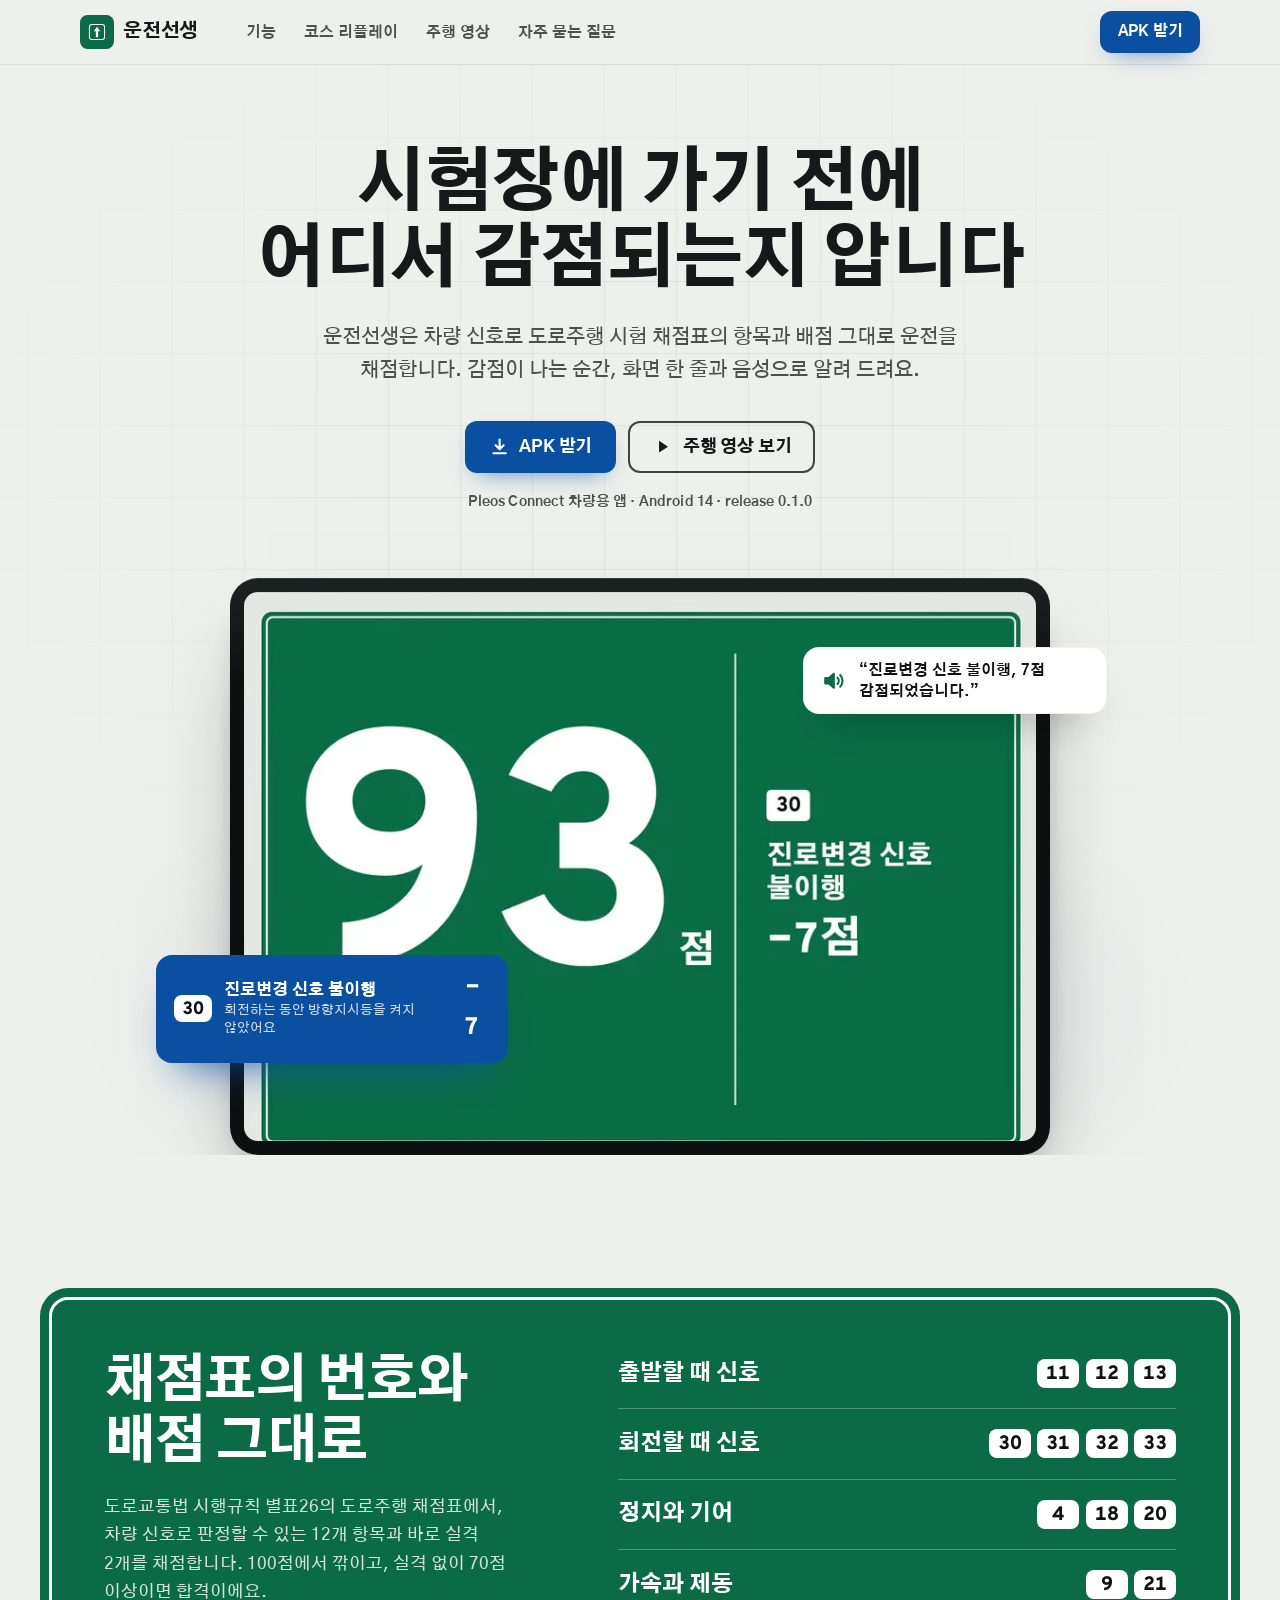
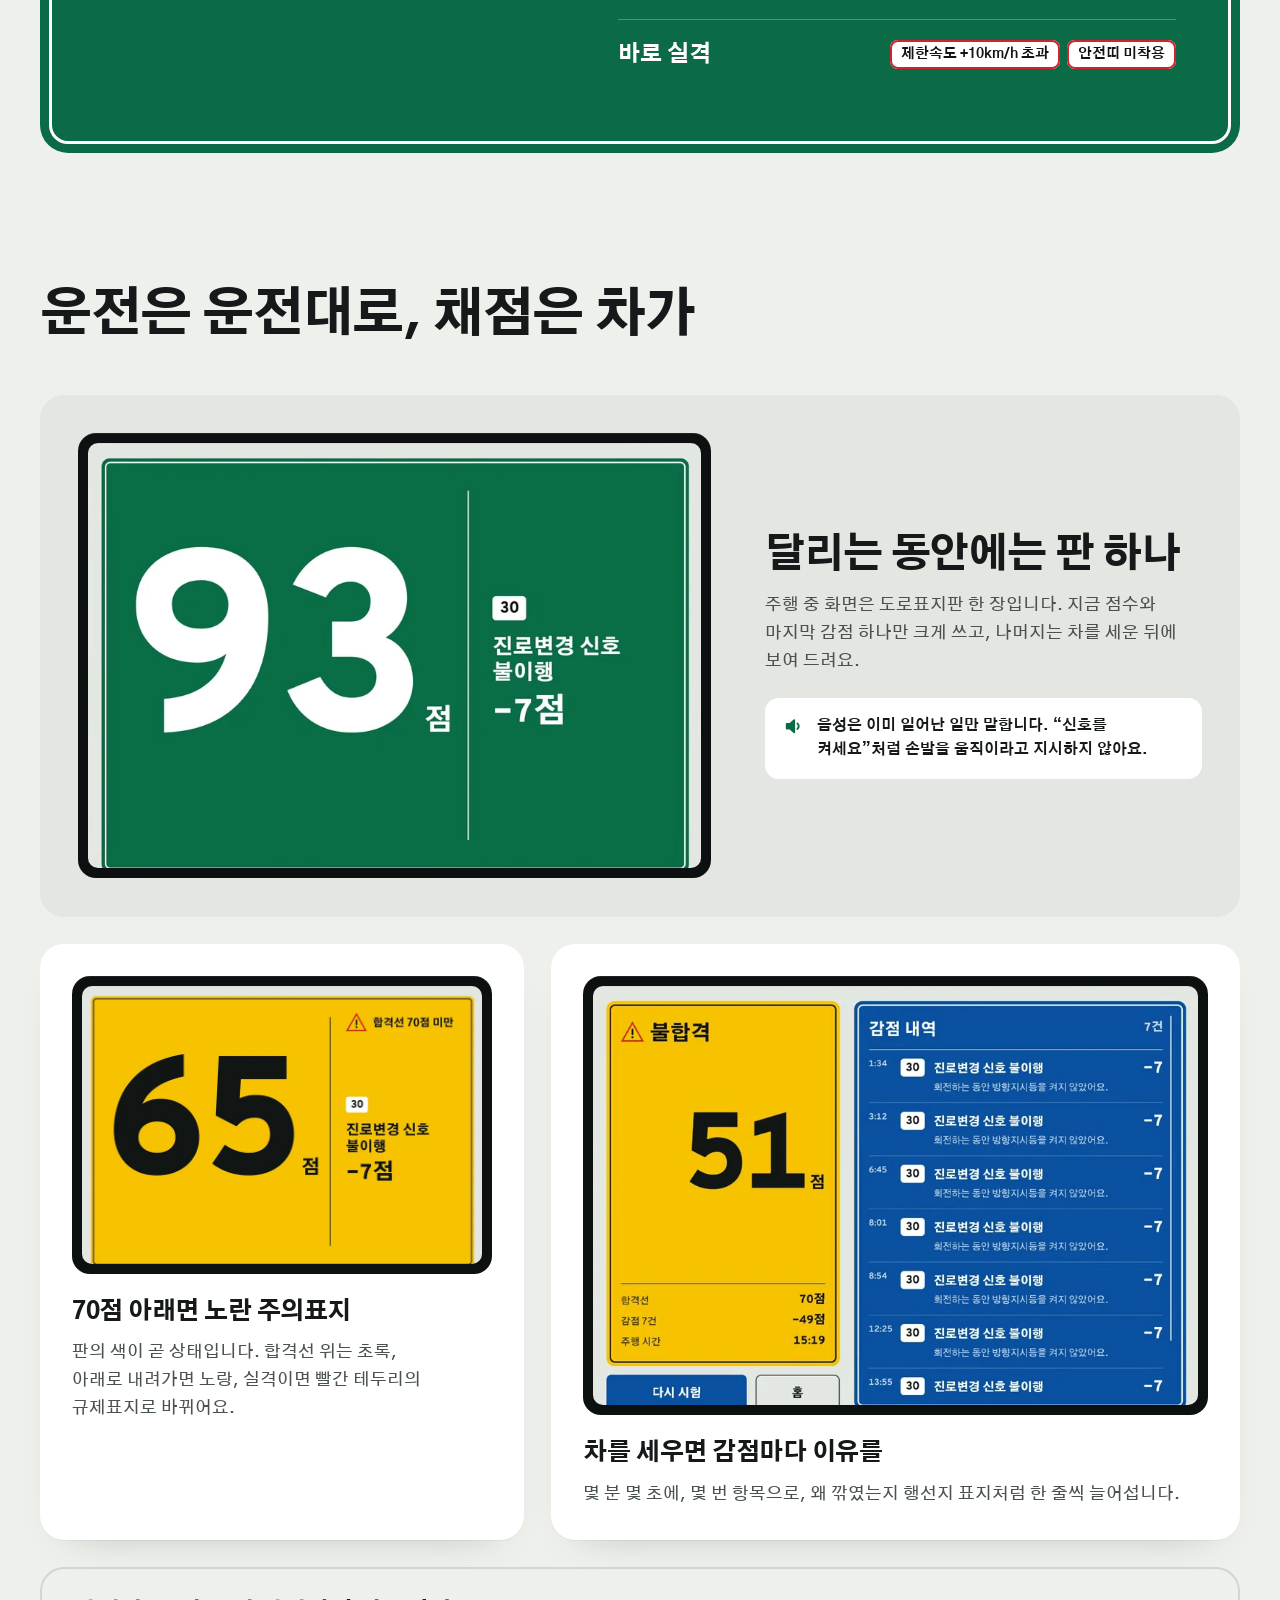
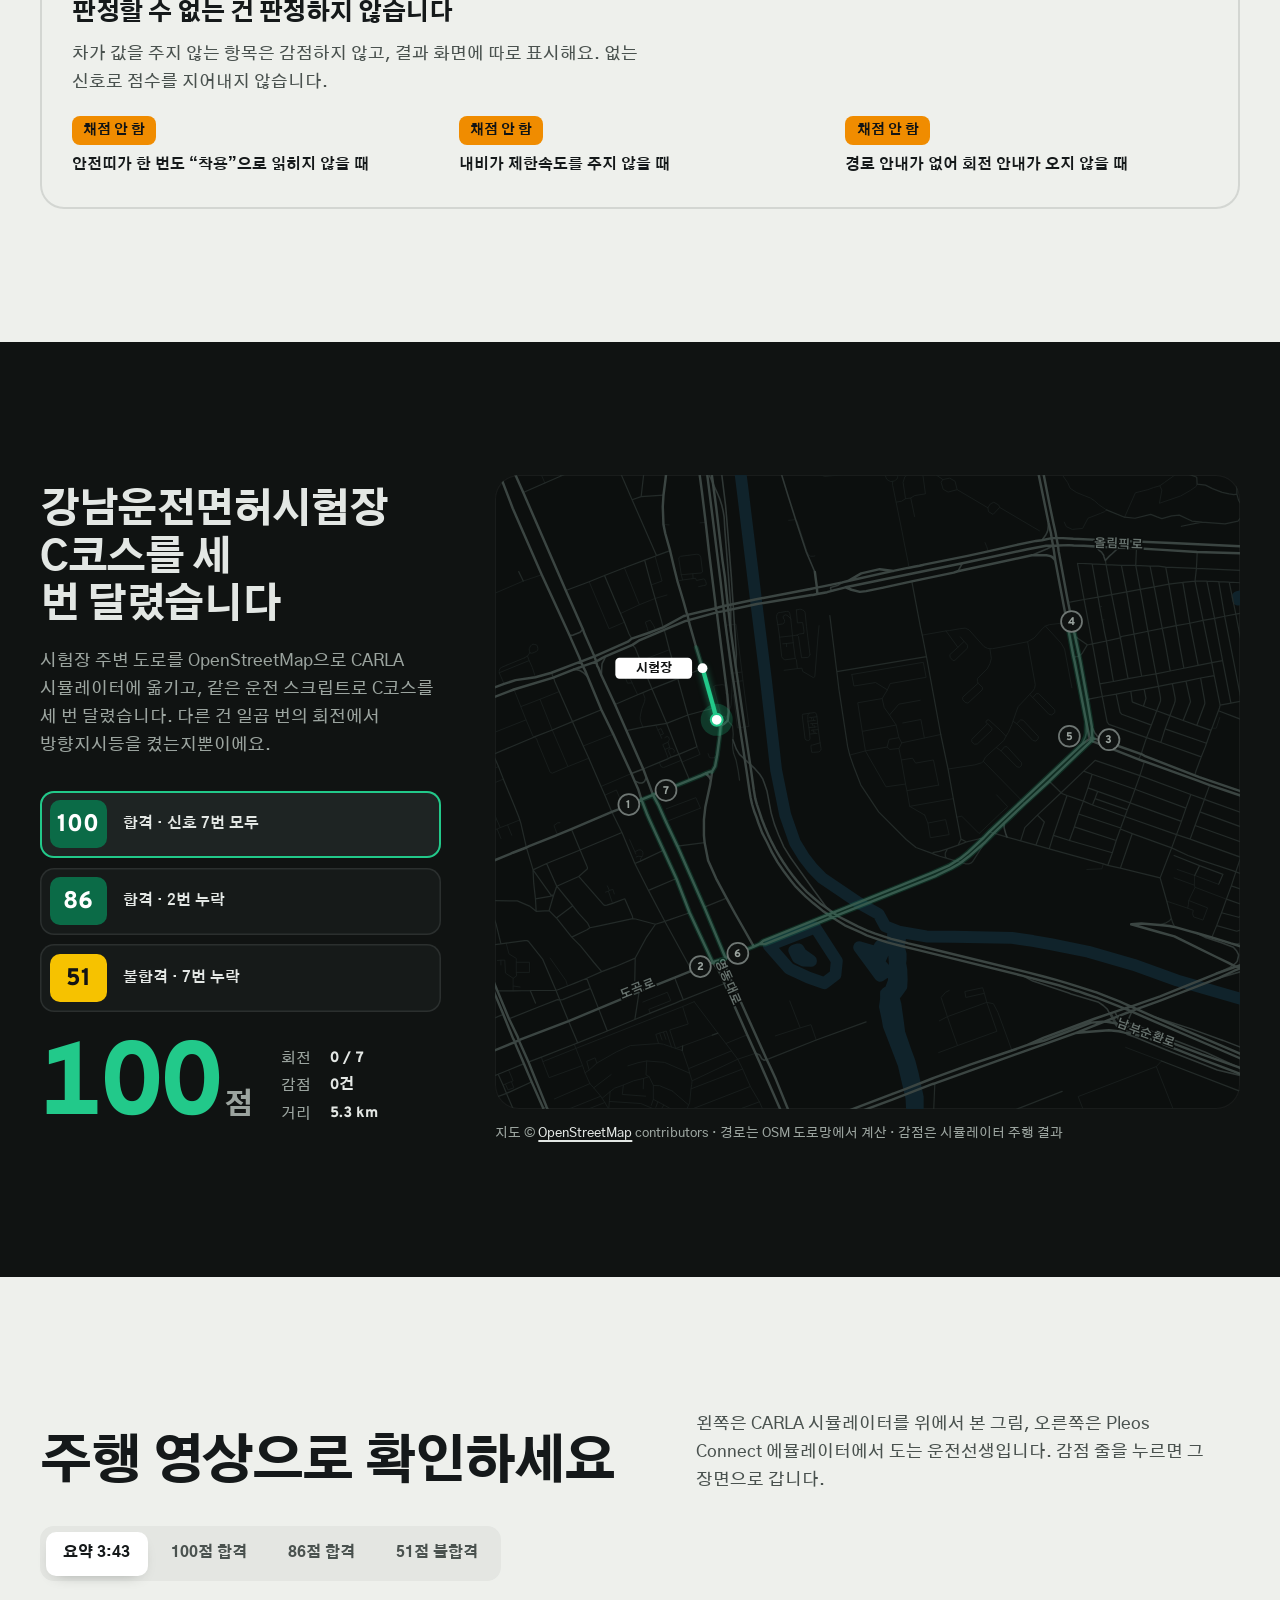
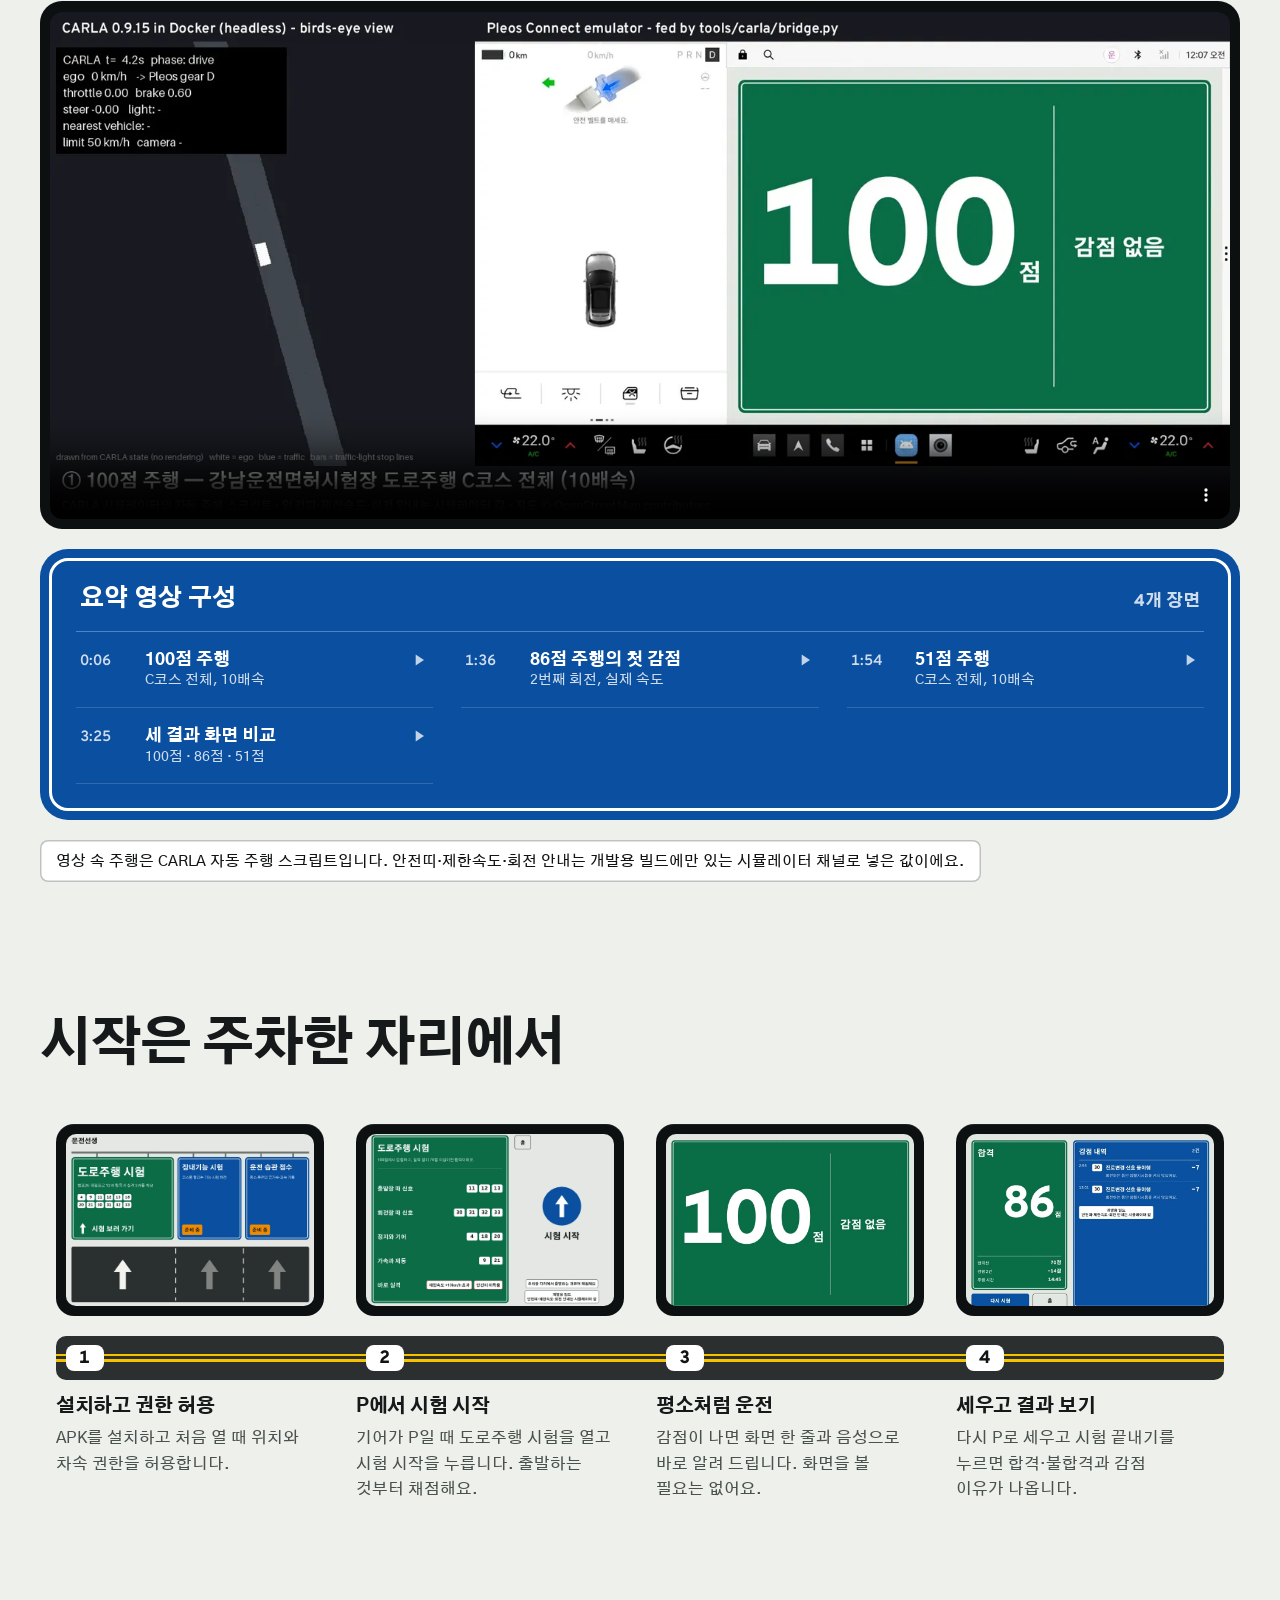
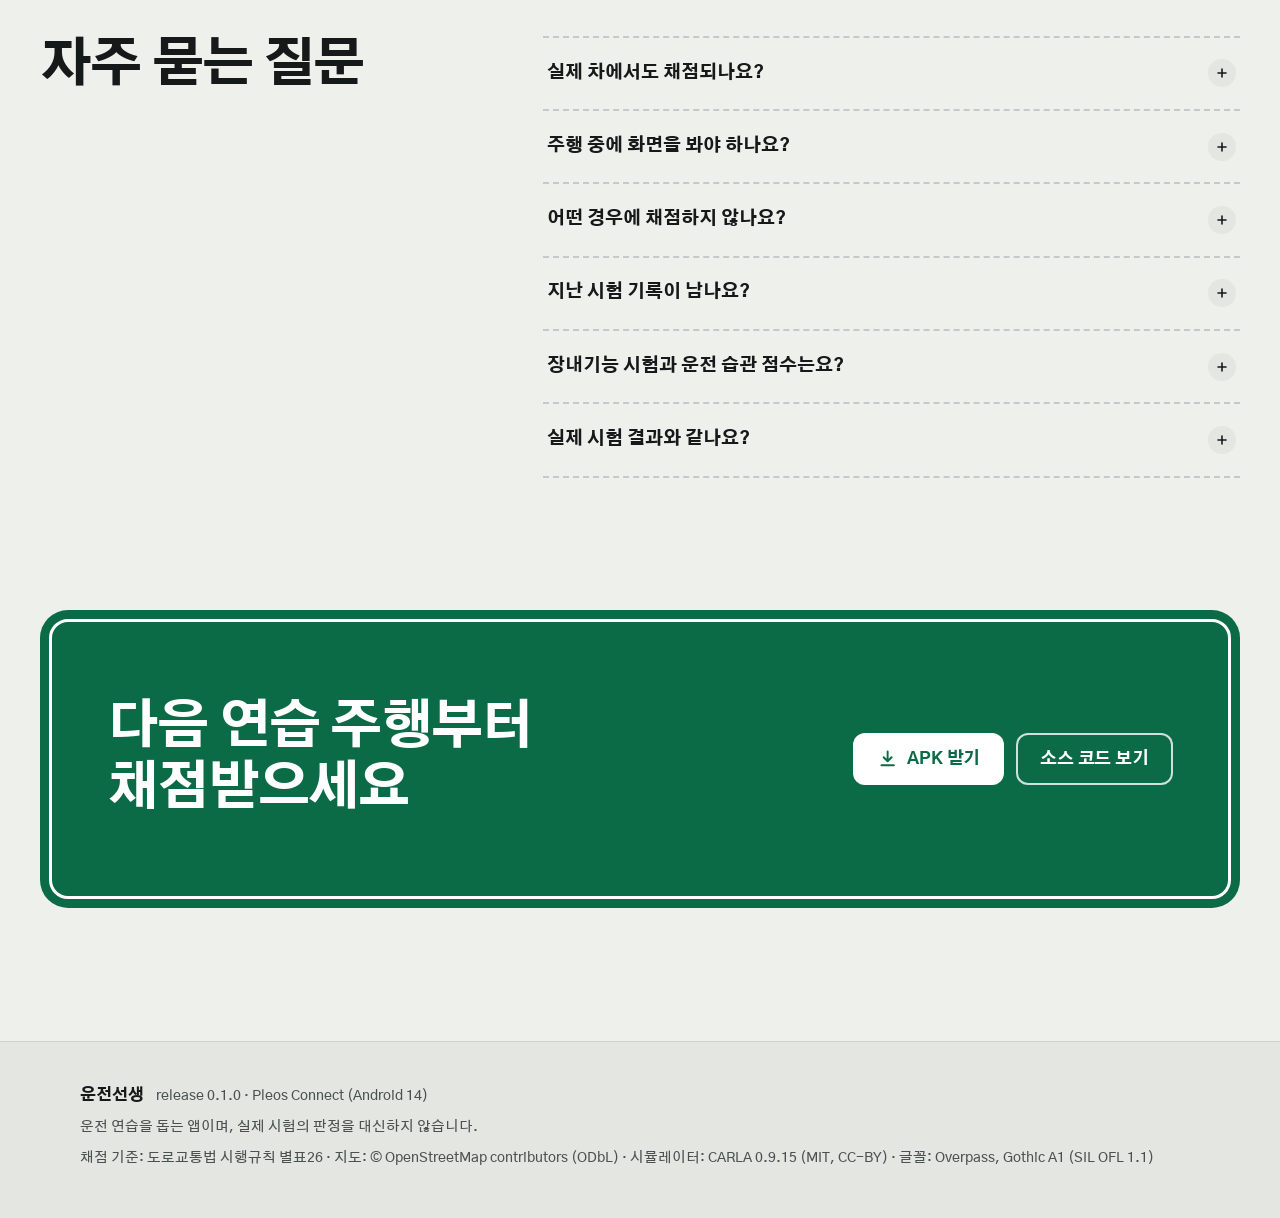
==== site/index.html @ 836365e2 "feat: add the customer landing page for GitHub Pages site/ holds the page: hero with the head unit r" ====
<!doctype html>
<html lang="ko">
<head>
  <meta charset="utf-8">
  <meta name="viewport" content="width=device-width, initial-scale=1">
  <title>운전선생 — 도로주행 시험 채점표 그대로 채점하는 차량용 앱</title>
  <meta name="description" content="운전선생은 차량 신호로 도로주행 시험 채점표(별표26)의 항목과 배점 그대로 운전을 채점하고, 감점이 나는 순간 화면 한 줄과 음성으로 알려 주는 Pleos Connect 앱입니다.">
  <meta property="og:title" content="운전선생 — 시험장에 가기 전에 어디서 감점되는지 압니다">
  <meta property="og:description" content="도로주행 시험 채점표 그대로, 차가 채점합니다. 강남운전면허시험장 C코스를 100점·86점·51점으로 달린 주행 영상.">
  <meta property="og:image" content="media/poster-86.webp">
  <meta name="theme-color" content="#E4E6E2">
  <link rel="icon" href="media/icon.svg" type="image/svg+xml">
  <link rel="preconnect" href="https://fonts.googleapis.com">
  <link rel="preconnect" href="https://fonts.gstatic.com" crossorigin>
  <link rel="stylesheet" href="https://fonts.googleapis.com/css2?family=Gothic+A1:wght@500;700;800&family=Overpass:wght@600;800&display=swap">
  <link rel="stylesheet" href="site.css">
  <link rel="preload" as="image" href="media/hero-poster.webp" fetchpriority="high">
  <script src="site.js" defer></script>
</head>
<body>
  <a class="skip" href="#main">본문으로 건너뛰기</a>

  <header class="bar">
    <nav class="bar__inner" aria-label="주 메뉴">
      <a class="brand" href="#top" aria-label="운전선생 처음으로">
        <svg class="brand__icon" viewBox="0 0 108 108" aria-hidden="true"><rect width="108" height="108" rx="24" fill="#0B6B47"/><path fill="none" stroke="#fff" stroke-width="3.2" d="M38 30h32a8 8 0 0 1 8 8v32a8 8 0 0 1-8 8H38a8 8 0 0 1-8-8V38a8 8 0 0 1 8-8z"/><path fill="#fff" d="M54 37l10.2 14.3h-6.6V71h-7.2V51.3h-6.6z"/></svg>
        <span>운전선생</span>
      </a>
      <ul class="bar__links">
        <li><a href="#features">기능</a></li>
        <li><a href="#replay">코스 리플레이</a></li>
        <li><a href="#videos">주행 영상</a></li>
        <li><a href="#faq">자주 묻는 질문</a></li>
      </ul>
      <a class="btn btn--route btn--small" href="media/driveteacher-0.1.0-release.apk" download>APK 받기</a>
    </nav>
  </header>

  <main id="main">
    <section class="hero" id="top" aria-labelledby="hero-title">
      <div class="hero__copy">
        <h1 id="hero-title">시험장에 가기 전에<br>어디서 감점되는지 압니다</h1>
        <p class="hero__lede">운전선생은 차량 신호로 도로주행 시험 채점표의 항목과 배점 그대로 운전을 채점합니다. 감점이 나는 순간, 화면 한 줄과 음성으로 알려 드려요.</p>
        <div class="hero__actions">
          <a class="btn btn--route" href="media/driveteacher-0.1.0-release.apk" download>
            <svg class="btn__icon" viewBox="0 0 24 24" aria-hidden="true"><path d="M12 4v11m0 0l-4.5-4.5M12 15l4.5-4.5M5 19.5h14"/></svg>
            APK 받기
          </a>
          <a class="btn btn--ground" href="#videos">
            <svg class="btn__icon" viewBox="0 0 24 24" aria-hidden="true"><path d="M8 5.5v13l10-6.5z"/></svg>
            주행 영상 보기
          </a>
        </div>
        <p class="hero__meta">Pleos Connect 차량용 앱 · Android 14 · release 0.1.0</p>
      </div>

      <div class="stage" aria-label="주행 중 감점 화면 시연">
        <div class="unit">
          <div class="unit__screen">
            <video class="unit__video" src="media/hero-loop.mp4" poster="media/hero-poster.webp" width="836" height="580" muted loop playsinline preload="auto" aria-label="주행 중 100점에서 진로변경 신호 불이행으로 7점 감점되어 93점이 되는 앱 화면"></video>
          </div>
        </div>
        <div class="float float--plate" aria-hidden="true">
          <span class="nplate">30</span>
          <span class="float__text"><strong>진로변경 신호 불이행</strong><span>회전하는 동안 방향지시등을 켜지 않았어요</span></span>
          <span class="float__cost">−7</span>
        </div>
        <div class="float float--voice" aria-hidden="true">
          <svg viewBox="0 0 24 24" class="float__icon"><path d="M4 9.5h3.5L12 5.5v13l-4.5-4H4z"/><path class="wave" d="M15.5 9a4.5 4.5 0 0 1 0 6M18 6.5a8 8 0 0 1 0 11"/></svg>
          <span>“진로변경 신호 불이행, 7점 감점되었습니다.”</span>
        </div>
      </div>
    </section>

    <section class="items" aria-labelledby="items-title">
      <div class="sign sign--guide items__sign">
        <div class="items__head">
          <h2 id="items-title">채점표의 번호와 배점 그대로</h2>
          <p>도로교통법 시행규칙 별표26의 도로주행 채점표에서, 차량 신호로 판정할 수 있는 12개 항목과 바로 실격 2개를 채점합니다. 100점에서 깎이고, 실격 없이 70점 이상이면 합격이에요.</p>
        </div>
        <dl class="items__rows">
          <div class="row"><dt>출발할 때 신호</dt><dd><span class="nplate">11</span><span class="nplate">12</span><span class="nplate">13</span></dd></div>
          <div class="row"><dt>회전할 때 신호</dt><dd><span class="nplate">30</span><span class="nplate">31</span><span class="nplate">32</span><span class="nplate">33</span></dd></div>
          <div class="row"><dt>정지와 기어</dt><dd><span class="nplate">4</span><span class="nplate">18</span><span class="nplate">20</span></dd></div>
          <div class="row"><dt>가속과 제동</dt><dd><span class="nplate">9</span><span class="nplate">21</span></dd></div>
          <div class="row"><dt>바로 실격</dt><dd><span class="plate plate--ring">제한속도 +10km/h 초과</span><span class="plate plate--ring">안전띠 미착용</span></dd></div>
        </dl>
      </div>
    </section>

    <section class="features" id="features" aria-labelledby="features-title">
      <h2 class="section-title" id="features-title">운전은 운전대로, 채점은 차가</h2>
      <div class="bento">
        <article class="feat feat--wide">
          <figure class="shot"><img src="media/screen-drive-penalty.webp" width="836" height="580" alt="주행 중 화면: 초록 판에 93점, 오른쪽에 30번 진로변경 신호 불이행 −7점" loading="lazy" decoding="async"></figure>
          <div class="feat__text">
            <h3>달리는 동안에는 판 하나</h3>
            <p>주행 중 화면은 도로표지판 한 장입니다. 지금 점수와 마지막 감점 하나만 크게 쓰고, 나머지는 차를 세운 뒤에 보여 드려요.</p>
            <p class="quote"><svg viewBox="0 0 24 24" aria-hidden="true"><path d="M4 9.5h3.5L12 5.5v13l-4.5-4H4z"/><path d="M15.5 9a4.5 4.5 0 0 1 0 6"/></svg>음성은 이미 일어난 일만 말합니다. “신호를 켜세요”처럼 손발을 움직이라고 지시하지 않아요.</p>
          </div>
        </article>
        <article class="feat">
          <figure class="shot"><img src="media/screen-drive-caution.webp" width="836" height="580" alt="주행 중 화면: 노란 주의표지에 65점과 합격선 70점 미만 표시" loading="lazy" decoding="async"></figure>
          <div class="feat__text">
            <h3>70점 아래면 노란 주의표지</h3>
            <p>판의 색이 곧 상태입니다. 합격선 위는 초록, 아래로 내려가면 노랑, 실격이면 빨간 테두리의 규제표지로 바뀌어요.</p>
          </div>
        </article>
        <article class="feat">
          <figure class="shot"><img src="media/screen-result-51.webp" width="836" height="580" alt="결과 화면: 51점 불합격과 감점 내역 7건, 각 줄에 시각, 항목 번호, 이유, 배점" loading="lazy" decoding="async"></figure>
          <div class="feat__text">
            <h3>차를 세우면 감점마다 이유를</h3>
            <p>몇 분 몇 초에, 몇 번 항목으로, 왜 깎였는지 행선지 표지처럼 한 줄씩 늘어섭니다.</p>
          </div>
        </article>
        <article class="feat feat--honest">
          <div class="feat__text">
            <h3>판정할 수 없는 건 판정하지 않습니다</h3>
            <p>차가 값을 주지 않는 항목은 감점하지 않고, 결과 화면에 따로 표시해요. 없는 신호로 점수를 지어내지 않습니다.</p>
            <ul class="untested">
              <li><span class="plate plate--work">채점 안 함</span>안전띠가 한 번도 “착용”으로 읽히지 않을 때</li>
              <li><span class="plate plate--work">채점 안 함</span>내비가 제한속도를 주지 않을 때</li>
              <li><span class="plate plate--work">채점 안 함</span>경로 안내가 없어 회전 안내가 오지 않을 때</li>
            </ul>
          </div>
        </article>
      </div>
    </section>

    <section class="replay" id="replay" aria-labelledby="replay-title">
      <div class="replay__inner">
        <div class="replay__side">
          <h2 id="replay-title">강남운전면허시험장 C코스를 세 번 달렸습니다</h2>
          <p>시험장 주변 도로를 OpenStreetMap으로 CARLA 시뮬레이터에 옮기고, 같은 운전 스크립트로 C코스를 세 번 달렸습니다. 다른 건 일곱 번의 회전에서 방향지시등을 켰는지뿐이에요.</p>
          <div class="runs" role="group" aria-label="주행 고르기">
            <button class="run run--pass" type="button" data-run="100" aria-pressed="true"><span class="run__score">100</span><span class="run__label">합격 · 신호 7번 모두</span></button>
            <button class="run run--pass" type="button" data-run="86" aria-pressed="false"><span class="run__score">86</span><span class="run__label">합격 · 2번 누락</span></button>
            <button class="run run--fail" type="button" data-run="51" aria-pressed="false"><span class="run__score">51</span><span class="run__label">불합격 · 7번 누락</span></button>
          </div>
          <div class="readout" aria-live="polite">
            <div class="readout__score"><span data-readout="score">100</span><small>점</small></div>
            <dl class="readout__facts">
              <div><dt>회전</dt><dd><span data-readout="turn">0</span> / 7</dd></div>
              <div><dt>감점</dt><dd><span data-readout="count">0</span>건</dd></div>
              <div><dt>거리</dt><dd>5.3 km</dd></div>
            </dl>
          </div>
        </div>
        <figure class="map">
          <svg class="map__svg" role="img" aria-labelledby="map-desc"><desc id="map-desc">강남운전면허시험장에서 출발해 영동대로, 도곡로, 백제고분로를 돌아오는 C코스 5.3km 경로와 일곱 번의 회전 지점</desc></svg>
          <figcaption>지도 © <a href="https://www.openstreetmap.org/copyright">OpenStreetMap</a> contributors · 경로는 OSM 도로망에서 계산 · 감점은 시뮬레이터 주행 결과</figcaption>
        </figure>
      </div>
    </section>

    <section class="videos" id="videos" aria-labelledby="videos-title">
      <div class="videos__head">
        <h2 class="section-title" id="videos-title">주행 영상으로 확인하세요</h2>
        <p>왼쪽은 CARLA 시뮬레이터를 위에서 본 그림, 오른쪽은 Pleos Connect 에뮬레이터에서 도는 운전선생입니다. 감점 줄을 누르면 그 장면으로 갑니다.</p>
      </div>
      <div class="tabs" role="tablist" aria-label="영상 고르기">
        <button role="tab" type="button" id="tab-summary" aria-selected="true" aria-controls="player" data-video="summary">요약 3:43</button>
        <button role="tab" type="button" id="tab-100" aria-selected="false" aria-controls="player" data-video="100" tabindex="-1">100점 합격</button>
        <button role="tab" type="button" id="tab-86" aria-selected="false" aria-controls="player" data-video="86" tabindex="-1">86점 합격</button>
        <button role="tab" type="button" id="tab-51" aria-selected="false" aria-controls="player" data-video="51" tabindex="-1">51점 불합격</button>
      </div>
      <div class="player" id="player" role="tabpanel" aria-labelledby="tab-summary">
        <div class="player__frame">
          <video class="player__video" controls playsinline preload="none" poster="media/poster-summary.webp" src="media/summary.mp4"></video>
        </div>
        <div class="sign sign--route penalties">
          <div class="penalties__head"><h3 data-list="title">요약 영상 구성</h3><span data-list="count">4개 장면</span></div>
          <ol class="penalties__rows" data-list="rows"></ol>
        </div>
      </div>
      <p class="plate plate--note">영상 속 주행은 CARLA 자동 주행 스크립트입니다. 안전띠·제한속도·회전 안내는 개발용 빌드에만 있는 시뮬레이터 채널로 넣은 값이에요.</p>
    </section>

    <section class="steps" id="start" aria-labelledby="steps-title">
      <h2 class="section-title" id="steps-title">시작은 주차한 자리에서</h2>
      <ol class="steps__road">
        <li class="step">
          <figure class="shot shot--small"><img src="media/screen-home.webp" width="1280" height="923" alt="운전선생 홈: 갠트리에 걸린 도로주행 시험 표지판" loading="lazy" decoding="async"></figure>
          <div class="step__road" aria-hidden="true"><span class="nplate">1</span></div>
          <h3>설치하고 권한 허용</h3>
          <p>APK를 설치하고 처음 열 때 위치와 차속 권한을 허용합니다.</p>
        </li>
        <li class="step">
          <figure class="shot shot--small"><img src="media/screen-start.webp" width="1280" height="923" alt="시작 화면: 채점 항목 목록과 시험 시작 버튼" loading="lazy" decoding="async"></figure>
          <div class="step__road" aria-hidden="true"><span class="nplate">2</span></div>
          <h3>P에서 시험 시작</h3>
          <p>기어가 P일 때 도로주행 시험을 열고 시험 시작을 누릅니다. 출발하는 것부터 채점해요.</p>
        </li>
        <li class="step">
          <figure class="shot shot--small"><img src="media/screen-drive-clean.webp" width="836" height="580" alt="주행 중 화면: 100점, 감점 없음" loading="lazy" decoding="async"></figure>
          <div class="step__road" aria-hidden="true"><span class="nplate">3</span></div>
          <h3>평소처럼 운전</h3>
          <p>감점이 나면 화면 한 줄과 음성으로 바로 알려 드립니다. 화면을 볼 필요는 없어요.</p>
        </li>
        <li class="step">
          <figure class="shot shot--small"><img src="media/screen-result-86.webp" width="836" height="580" alt="결과 화면: 86점 합격과 감점 내역 2건" loading="lazy" decoding="async"></figure>
          <div class="step__road" aria-hidden="true"><span class="nplate">4</span></div>
          <h3>세우고 결과 보기</h3>
          <p>다시 P로 세우고 시험 끝내기를 누르면 합격·불합격과 감점 이유가 나옵니다.</p>
        </li>
      </ol>
    </section>

    <section class="faq" id="faq" aria-labelledby="faq-title">
      <h2 class="section-title" id="faq-title">자주 묻는 질문</h2>
      <div class="faq__list">
        <details>
          <summary>실제 차에서도 채점되나요?</summary>
          <p>운전선생은 Pleos Connect 차량이 주는 신호(차속, 기어, 브레이크, 방향지시등, 안전띠, 내비 회전 안내)로 채점하도록 만들었습니다. 지금까지는 Pleos Connect 에뮬레이터와 CARLA 시뮬레이터에서 확인했어요.</p>
        </details>
        <details>
          <summary>주행 중에 화면을 봐야 하나요?</summary>
          <p>아니요. 감점은 화면과 음성 두 가지로 알려 드립니다. 음성은 내비 안내처럼 미디어 소리를 낮추고 말하고, 이미 일어난 일만 말해요.</p>
        </details>
        <details>
          <summary>어떤 경우에 채점하지 않나요?</summary>
          <p>차가 값을 주지 않는 항목은 감점하지 않습니다. 예를 들어 안전띠가 한 번도 착용으로 읽히지 않거나, 내비가 제한속도를 주지 않으면 그 항목을 끄고 결과 화면에 “채점하지 못한 항목”으로 표시해요.</p>
        </details>
        <details>
          <summary>지난 시험 기록이 남나요?</summary>
          <p>지금은 앱을 연 동안의 마지막 결과만 보여 드립니다. 기록 저장은 준비 중이에요.</p>
        </details>
        <details>
          <summary>장내기능 시험과 운전 습관 점수는요?</summary>
          <p>홈 화면에 있지만 아직 준비 중입니다. 지금 채점하는 것은 도로주행 시험이에요.</p>
        </details>
        <details>
          <summary>실제 시험 결과와 같나요?</summary>
          <p>채점표의 항목과 배점을 그대로 쓰지만, 시험관의 판정을 대신하지는 않습니다. 시험장에 가기 전에 어디서 깎이는지 미리 알아 두는 연습용이에요.</p>
        </details>
      </div>
    </section>

    <section class="closing" aria-labelledby="closing-title">
      <div class="sign sign--guide closing__sign">
        <h2 id="closing-title">다음 연습 주행부터 채점받으세요</h2>
        <div class="closing__actions">
          <a class="btn btn--sign" href="media/driveteacher-0.1.0-release.apk" download>
            <svg class="btn__icon" viewBox="0 0 24 24" aria-hidden="true"><path d="M12 4v11m0 0l-4.5-4.5M12 15l4.5-4.5M5 19.5h14"/></svg>
            APK 받기
          </a>
          <a class="btn btn--line" href="https://github.com/kyusuncho/driveteacher">소스 코드 보기</a>
        </div>
      </div>
    </section>
  </main>

  <footer class="foot">
    <div class="foot__inner">
      <p class="foot__brand">운전선생 <span>release 0.1.0 · Pleos Connect (Android 14)</span></p>
      <p>운전 연습을 돕는 앱이며, 실제 시험의 판정을 대신하지 않습니다.</p>
      <p>채점 기준: 도로교통법 시행규칙 별표26 · 지도: © OpenStreetMap contributors (ODbL) · 시뮬레이터: CARLA 0.9.15 (MIT, CC-BY) · 글꼴: Overpass, Gothic A1 (SIL OFL 1.1)</p>
    </div>
  </footer>
</body>
</html>
---- site/site.css ----
/* 운전선생 landing page. Tokens come from DESIGN.md (the app's road-sign system); web sizes replace the car's sp scale. */
:root {
  --concrete: #E4E6E2;
  --concrete-hi: #EEF0EC;
  --concrete-ink: #15191A;
  --concrete-ink-muted: #4A524F;
  --asphalt: #101312;
  --asphalt-raised: #161A19;
  --asphalt-ink: #E3E7E4;
  --asphalt-ink-muted: #9BA49F;
  --road: #2B2F2F;
  --road-paint: #F2F2EE;
  --gantry-steel: #6E7673;
  --guide-green: #0B6B47;
  --route-blue: #0A4FA0;
  --sign-white: #FFFFFF;
  --sign-white-muted: rgb(255 255 255 / 0.8);
  --plate-white: #FFFFFF;
  --plate-ink: #121414;
  --caution-yellow: #F6C200;
  --prohibition-red: #D2232A;
  --work-orange: #F08C00;
  --signal-green: #22C98A; /* the green traffic light: the route lit on the night map */
  --bezel: #0D1010;

  --font-ko: "Gothic A1", "Apple SD Gothic Neo", "Malgun Gothic", sans-serif;
  --font-num: "Overpass", "Gothic A1", sans-serif;

  --text-body: clamp(1rem, 0.96rem + 0.2vw, 1.0625rem);
  --text-lede: clamp(1.0625rem, 0.98rem + 0.4vw, 1.25rem);
  --text-h3: clamp(1.25rem, 1.1rem + 0.6vw, 1.5rem);
  --text-h2: clamp(1.875rem, 1.3rem + 2.4vw, 3.25rem);
  --text-hero: clamp(2.375rem, 1.2rem + 3.9vw, 4.5rem);

  --space-section: clamp(5rem, 3.5rem + 6vw, 9.5rem);
  --gutter: clamp(1rem, 0.4rem + 2.6vw, 2.5rem);
  --content: 1200px;

  --radius-sign: 28px;
  --radius-button: 12px;
  --radius-plate: 8px;
  --sign-inset: 9px;
  --sign-line: 3px;

  --ease-out-expo: cubic-bezier(0.16, 1, 0.3, 1);
  --duration-fast: 160ms;
  --duration-normal: 320ms;
}

*, *::before, *::after { box-sizing: border-box; }
html { scroll-behavior: smooth; scroll-padding-top: 84px; scrollbar-color: var(--gantry-steel) var(--concrete); }
@media (prefers-reduced-motion: reduce) { html { scroll-behavior: auto; } }
body {
  margin: 0;
  background: var(--concrete-hi);
  color: var(--concrete-ink);
  font-family: var(--font-ko);
  font-weight: 500;
  font-size: var(--text-body);
  line-height: 1.65;
  word-break: keep-all;
  overflow-wrap: anywhere;
  -webkit-font-smoothing: antialiased;
  text-rendering: optimizeLegibility;
}
::selection { background: var(--guide-green); color: var(--sign-white); }
input, textarea { caret-color: var(--guide-green); }
img, video, svg { display: block; max-width: 100%; }
a { color: inherit; text-underline-offset: 0.22em; text-decoration-thickness: 1.5px; }
h1, h2, h3 { margin: 0; font-weight: 800; line-height: 1.18; text-wrap: balance; }
p { margin: 0; text-wrap: pretty; }
:focus-visible { outline: 3px solid var(--caution-yellow); outline-offset: 3px; border-radius: 6px; }

.skip { position: absolute; left: 1rem; top: -4rem; z-index: 50; padding: 0.6rem 1rem; background: var(--plate-white); border-radius: var(--radius-plate); font-weight: 700; }
.skip:focus { top: 1rem; }

/* ---------- plates and signs ---------- */
.nplate {
  display: inline-grid; place-items: center;
  min-width: 2.15em; padding: 0.3em 0.42em 0.18em;
  background: var(--plate-white); color: var(--plate-ink);
  border-radius: var(--radius-plate);
  font-family: var(--font-num); font-weight: 800; font-variant-numeric: tabular-nums; line-height: 1;
}
.plate {
  display: inline-flex; align-items: center;
  padding: 0.38em 0.8em; border-radius: var(--radius-plate);
  background: var(--plate-white); color: var(--plate-ink);
  font-weight: 700; font-size: 0.875rem; line-height: 1.3;
}
.plate--ring { box-shadow: inset 0 0 0 2px var(--prohibition-red); }
.plate--work { background: var(--work-orange); white-space: nowrap; }
.plate--note { box-shadow: inset 0 0 0 1.5px rgb(74 82 79 / 0.35); font-weight: 500; font-size: 0.9375rem; padding: 0.75em 1.1em; }

.sign { position: relative; border-radius: var(--radius-sign); color: var(--sign-white); }
.sign::after { /* the white line inset from a sign's edge */
  content: ""; position: absolute; inset: var(--sign-inset); pointer-events: none;
  border: var(--sign-line) solid var(--sign-white);
  border-radius: calc(var(--radius-sign) - var(--sign-inset));
}
.sign--guide { background: var(--guide-green); }
.sign--route { background: var(--route-blue); }

/* ---------- buttons ---------- */
.btn {
  display: inline-flex; align-items: center; gap: 0.55em;
  min-height: 3.25rem; padding: 0 1.5rem;
  border-radius: var(--radius-button); border: 0;
  font: inherit; font-weight: 800; font-size: 1.0625rem; letter-spacing: -0.01em;
  text-decoration: none; cursor: pointer;
  transition: transform var(--duration-fast) var(--ease-out-expo), background-color var(--duration-normal), box-shadow var(--duration-normal);
}
.btn:active { transform: translateY(1px) scale(0.985); }
.btn__icon { width: 1.25em; height: 1.25em; fill: none; stroke: currentColor; stroke-width: 2.2; stroke-linecap: round; stroke-linejoin: round; }
.btn--route { background: var(--route-blue); color: var(--sign-white); box-shadow: 0 10px 24px -12px rgb(10 79 160 / 0.7); }
.btn--route:hover { background: #0B5AB6; box-shadow: 0 14px 28px -12px rgb(10 79 160 / 0.8); }
.btn--route .btn__icon { stroke-width: 2.4; }
.btn--ground { background: transparent; color: var(--concrete-ink); box-shadow: inset 0 0 0 2px rgb(21 25 26 / 0.8); }
.btn--ground:hover { background: rgb(21 25 26 / 0.06); }
.btn--ground .btn__icon { fill: currentColor; stroke: none; }
.btn--small { min-height: 2.6rem; padding: 0 1.1rem; font-size: 0.9375rem; }
.btn--sign { background: var(--plate-white); color: var(--guide-green); }
.btn--sign:hover { background: #E9F3EE; }
.btn--line { background: transparent; color: var(--sign-white); box-shadow: inset 0 0 0 2px var(--sign-white-muted); }
.btn--line:hover { background: rgb(255 255 255 / 0.1); }

/* ---------- bar ---------- */
.bar { position: sticky; top: 0; z-index: 20; background: rgb(238 240 236 / 0.92); border-bottom: 1px solid rgb(21 25 26 / 0.08); }
@supports (backdrop-filter: blur(1px)) { .bar { background: rgb(238 240 236 / 0.78); backdrop-filter: saturate(1.4) blur(14px); } }
.bar__inner { max-width: var(--content); margin: 0 auto; padding: 0.7rem var(--gutter); display: flex; align-items: center; gap: 2rem; }
.brand { display: inline-flex; align-items: center; gap: 0.6rem; text-decoration: none; font-weight: 800; font-size: 1.1875rem; letter-spacing: -0.02em; }
.brand__icon { width: 34px; height: 34px; }
.bar__links { display: flex; gap: 1.75rem; margin: 0 auto 0 1rem; padding: 0; list-style: none; }
.bar__links a { text-decoration: none; font-weight: 700; font-size: 0.9375rem; color: var(--concrete-ink-muted); transition: color var(--duration-fast); }
.bar__links a:hover { color: var(--concrete-ink); }
@media (max-width: 820px) { .bar__links { display: none; } .bar__inner { justify-content: space-between; } }

/* ---------- hero ---------- */
.hero {
  position: relative; isolation: isolate; overflow: hidden;
  padding: clamp(3rem, 1.6rem + 4.4vw, 5.25rem) var(--gutter) 0;
  text-align: center;
}
.hero::before { /* lane grid, fading out from the centre */
  content: ""; position: absolute; inset: 0; z-index: -2;
  background-image:
    linear-gradient(to right, rgb(21 25 26 / 0.055) 1px, transparent 1px),
    linear-gradient(to bottom, rgb(21 25 26 / 0.055) 1px, transparent 1px);
  background-size: 72px 72px; background-position: center top;
  mask-image: radial-gradient(ellipse 70% 60% at 50% 38%, #000 30%, transparent 78%);
}
.hero::after { /* the guide-green light the head unit sits in */
  content: ""; position: absolute; z-index: -1; left: 50%; bottom: -12%; width: min(1100px, 120vw); aspect-ratio: 2 / 1; translate: -50% 0;
  background: radial-gradient(closest-side, rgb(11 107 71 / 0.2), rgb(10 79 160 / 0.06) 60%, transparent);
  filter: blur(20px);
}
.hero__copy { max-width: 60rem; margin: 0 auto; }
.hero h1 { font-size: var(--text-hero); letter-spacing: -0.04em; line-height: 1.1; }
.hero__lede { margin: 1.4rem auto 0; max-width: 34em; font-size: var(--text-lede); color: var(--concrete-ink-muted); }
.hero__actions { margin-top: 2.1rem; display: flex; gap: 0.75rem; justify-content: center; flex-wrap: wrap; }
.hero__meta { margin-top: 1.1rem; font-size: 0.875rem; font-weight: 700; color: var(--concrete-ink-muted); letter-spacing: 0.01em; }

.stage { position: relative; width: min(820px, 100%); margin: clamp(2.5rem, 1.6rem + 3vw, 4rem) auto 0; perspective: 1700px; }
.unit {
  padding: clamp(8px, 1.3vw, 14px); border-radius: clamp(16px, 2.4vw, 28px);
  background: linear-gradient(180deg, #1C2121, var(--bezel) 18%);
  box-shadow: inset 0 1px 0 rgb(255 255 255 / 0.1), 0 50px 90px -40px rgb(16 19 18 / 0.55), 0 22px 40px -24px rgb(16 19 18 / 0.45);
  transform-origin: 50% 100%;
  animation: unit-rise 1300ms var(--ease-out-expo) 120ms both;
}
.unit__screen { border-radius: clamp(8px, 1.2vw, 14px); overflow: hidden; background: var(--concrete); aspect-ratio: 836 / 580; }
.unit__video { width: 100%; height: 100%; object-fit: cover; }
@keyframes unit-rise {
  from { opacity: 0; transform: translateY(90px) rotateX(30deg) scale(0.92); }
  to { opacity: 1; transform: none; }
}

.float {
  position: absolute; z-index: 2; display: flex; align-items: center; gap: 0.75rem; text-align: left;
  opacity: 0; translate: 0 14px; filter: blur(4px);
  transition: opacity 520ms var(--ease-out-expo), translate 700ms var(--ease-out-expo), filter 520ms var(--ease-out-expo);
}
.float.is-on { opacity: 1; translate: 0 0; filter: none; }
.float--plate {
  left: -9%; bottom: 16%; padding: 0.9rem 1.1rem; max-width: 22rem;
  background: var(--route-blue); color: var(--sign-white); border-radius: 16px;
  box-shadow: 0 24px 40px -22px rgb(10 79 160 / 0.8);
}
.float--plate .nplate { font-size: 1.125rem; }
.float__text { display: grid; line-height: 1.35; }
.float__text strong { font-weight: 800; font-size: 1rem; }
.float__text span { font-size: 0.8125rem; color: var(--sign-white-muted); }
.float__cost { margin-left: auto; padding-left: 0.5rem; font-family: var(--font-num); font-weight: 800; font-size: 1.5rem; }
.float--voice {
  right: -7%; top: 12%; padding: 0.8rem 1.1rem; max-width: 19rem;
  background: var(--plate-white); color: var(--plate-ink); border-radius: 16px; font-weight: 700; font-size: 0.9375rem; line-height: 1.4;
  box-shadow: 0 24px 40px -24px rgb(16 19 18 / 0.45), inset 0 0 0 1px rgb(21 25 26 / 0.06);
  transition-delay: 160ms;
}
.float__icon { flex: none; width: 1.6rem; height: 1.6rem; fill: none; stroke: var(--guide-green); stroke-width: 2; stroke-linecap: round; stroke-linejoin: round; }
.float__icon path:first-child { fill: var(--guide-green); }
@media (max-width: 1100px) { .float--plate { left: 2%; bottom: -1.5rem; } .float--voice { right: 2%; top: -1.75rem; } }
@media (max-width: 640px) {
  .float { position: static; margin: 0.75rem auto 0; max-width: 100%; }
  .float--voice { display: none; }
  .stage { margin-top: 2.5rem; }
}
@media (prefers-reduced-motion: reduce) {
  .unit { animation: none; }
  .float { transition: none; }
}

/* ---------- judged items (the start screen as a web sign) ---------- */
.items { padding: var(--space-section) var(--gutter) 0; }
.items__sign { max-width: var(--content); margin: 0 auto; padding: clamp(2rem, 1rem + 4vw, 4rem); display: grid; grid-template-columns: minmax(0, 1fr) minmax(0, 1.25fr); gap: clamp(2rem, 1rem + 4vw, 5rem); align-items: start; }
.items__head h2 { font-size: var(--text-h2); letter-spacing: -0.035em; }
.items__head p { margin-top: 1.25rem; color: var(--sign-white-muted); max-width: 28em; }
.items__rows { margin: 0; }
.items__rows .row { display: flex; align-items: center; justify-content: space-between; gap: 1rem; padding: 1.05rem 0; border-top: 1.5px solid rgb(255 255 255 / 0.28); }
.items__rows .row:first-child { border-top: 0; padding-top: 0.25rem; }
.items__rows dt { white-space: nowrap; font-weight: 800; font-size: clamp(1.0625rem, 0.95rem + 0.5vw, 1.375rem); }
.items__rows dd { margin: 0; display: flex; gap: 0.4rem; flex-wrap: wrap; justify-content: flex-end; }
.items__rows .nplate { font-size: clamp(1rem, 0.9rem + 0.4vw, 1.25rem); }
@media (max-width: 860px) { .items__sign { grid-template-columns: 1fr; } }

/* ---------- features ---------- */
.section-title { font-size: var(--text-h2); letter-spacing: -0.035em; }
.features { max-width: calc(var(--content) + 2 * var(--gutter)); margin: 0 auto; padding: var(--space-section) var(--gutter) 0; }
.bento { margin-top: clamp(2rem, 1.4rem + 2vw, 3.25rem); display: grid; grid-template-columns: repeat(12, minmax(0, 1fr)); gap: clamp(1rem, 0.6rem + 1.4vw, 1.75rem); }
.feat { grid-column: span 6; display: grid; gap: 1.5rem; align-content: start; padding: clamp(1.25rem, 0.8rem + 1.6vw, 2rem); background: var(--plate-white); border-radius: 24px; box-shadow: 0 1px 0 rgb(21 25 26 / 0.04), 0 18px 40px -32px rgb(16 19 18 / 0.35); }
.feat:nth-child(2) { grid-column: span 5; }
.feat:nth-child(3) { grid-column: span 7; }
.feat--wide { grid-column: 1 / -1; grid-template-columns: minmax(0, 1.45fr) minmax(0, 1fr); align-items: center; gap: clamp(1.5rem, 1rem + 3vw, 4rem); background: var(--concrete); box-shadow: none; padding: clamp(1.25rem, 0.8rem + 2vw, 2.75rem); }
.feat--honest { grid-column: 1 / -1; background: transparent; box-shadow: inset 0 0 0 2px rgb(21 25 26 / 0.12); }
.feat h3 { font-size: var(--text-h3); letter-spacing: -0.02em; }
.feat--wide h3 { font-size: clamp(1.625rem, 1.2rem + 1.6vw, 2.5rem); letter-spacing: -0.03em; }
.feat__text p { margin-top: 0.75rem; color: var(--concrete-ink-muted); max-width: 36em; }
.quote { display: flex; gap: 0.7rem; align-items: flex-start; margin-top: 1.4rem !important; padding: 1rem 1.1rem; border-radius: 14px; background: var(--plate-white); color: var(--concrete-ink) !important; font-weight: 700; font-size: 0.9375rem; }
.quote svg { flex: none; width: 1.4rem; height: 1.4rem; margin-top: 0.1rem; fill: none; stroke: var(--guide-green); stroke-width: 2; stroke-linecap: round; stroke-linejoin: round; }
.quote svg path:first-child { fill: var(--guide-green); }
.shot { margin: 0; padding: clamp(6px, 0.8vw, 10px); border-radius: 18px; background: var(--bezel); box-shadow: inset 0 1px 0 rgb(255 255 255 / 0.08); }
.shot img { width: 100%; height: auto; aspect-ratio: 836 / 580; object-fit: cover; border-radius: 10px; background: var(--concrete); }
.untested { margin: 1.25rem 0 0; padding: 0; list-style: none; display: grid; grid-template-columns: repeat(3, minmax(0, 1fr)); gap: 0.75rem 1.5rem; }
.untested li { display: grid; gap: 0.5rem; justify-items: start; font-weight: 700; font-size: 0.9375rem; }
@media (max-width: 900px) {
  .feat, .feat:nth-child(2), .feat:nth-child(3) { grid-column: 1 / -1; }
  .feat--wide { grid-template-columns: 1fr; }
  .untested { grid-template-columns: 1fr; }
}

/* ---------- course replay (night map) ---------- */
.replay { margin-top: var(--space-section); background: var(--asphalt); color: var(--asphalt-ink); }
.replay ::selection { background: var(--signal-green); color: var(--asphalt); }
.replay__inner { max-width: calc(var(--content) + 2 * var(--gutter)); margin: 0 auto; padding: var(--space-section) var(--gutter); display: grid; grid-template-columns: minmax(0, 4.2fr) minmax(0, 7.8fr); gap: clamp(2rem, 1rem + 3vw, 4rem); align-items: center; }
.replay h2 { font-size: clamp(1.75rem, 1.3rem + 1.6vw, 2.5rem); letter-spacing: -0.035em; }
.replay__side > p { margin-top: 1.1rem; color: var(--asphalt-ink-muted); }
.runs { margin-top: 2rem; display: grid; gap: 0.6rem; }
.run {
  display: flex; align-items: center; gap: 1rem; width: 100%; padding: 0.6rem 1rem 0.6rem 0.6rem;
  border: 0; border-radius: 14px; cursor: pointer; text-align: left;
  font: inherit; color: var(--asphalt-ink); background: var(--asphalt-raised);
  box-shadow: inset 0 0 0 1.5px rgb(227 231 228 / 0.1);
  transition: background-color var(--duration-normal), box-shadow var(--duration-normal), transform var(--duration-fast) var(--ease-out-expo);
}
.run:hover { background: #1C2120; }
.run:active { transform: scale(0.99); }
.run__score { display: grid; place-items: center; width: 3.6rem; height: 3rem; border-radius: 10px; font-family: var(--font-num); font-weight: 800; font-size: 1.5rem; padding-top: 0.2rem; }
.run--pass .run__score { background: var(--guide-green); color: var(--sign-white); }
.run--fail .run__score { background: var(--caution-yellow); color: var(--plate-ink); }
.run__label { font-weight: 700; font-size: 0.9375rem; }
.run[aria-pressed="true"] { background: #1E2423; box-shadow: inset 0 0 0 2px var(--signal-green); }
.run--fail[aria-pressed="true"] { box-shadow: inset 0 0 0 2px var(--caution-yellow); }
.readout { margin-top: 2rem; display: flex; align-items: flex-end; gap: 1.75rem; }
.readout__score { font-family: var(--font-num); font-weight: 800; font-size: clamp(4rem, 2.6rem + 5vw, 6.5rem); line-height: 0.85; letter-spacing: -0.04em; font-variant-numeric: tabular-nums; color: var(--signal-green); transition: color var(--duration-normal); }
.readout__score small { font-family: var(--font-ko); font-size: 0.28em; letter-spacing: 0; margin-left: 0.15em; color: var(--asphalt-ink-muted); }
.readout.is-failing .readout__score { color: var(--caution-yellow); }
.readout__facts { margin: 0; display: grid; gap: 0.2rem; padding-bottom: 0.3rem; }
.readout__facts div { display: flex; gap: 0.75rem; font-size: 0.9375rem; }
.readout__facts dt { color: var(--asphalt-ink-muted); min-width: 2.5em; }
.readout__facts dd { margin: 0; font-family: var(--font-num); font-weight: 800; font-variant-numeric: tabular-nums; }
.map { margin: 0; }
.map__svg { width: 100%; height: auto; aspect-ratio: 2135 / 1817; border-radius: 24px; background: #0C0F0E; box-shadow: inset 0 0 0 1px rgb(227 231 228 / 0.06); }
.map figcaption { margin-top: 0.9rem; font-size: 0.8125rem; color: var(--asphalt-ink-muted); }
.map figcaption a { color: var(--asphalt-ink); }
.map__error { fill: var(--asphalt-ink-muted); font: 700 44px var(--font-ko); }
.lyr { fill: none; stroke-linecap: round; stroke-linejoin: round; }
.lyr--water { stroke: #10232B; stroke-width: 34; }
.lyr--service { stroke: #1A1F1E; stroke-width: 2.5; }
.lyr--minor { stroke: #232A28; stroke-width: 3.5; }
.lyr--link { stroke: #303836; stroke-width: 4.5; }
.lyr--major { stroke: #3B4542; stroke-width: 7; }
.map-label { fill: #66716D; font: 700 34px var(--font-ko); letter-spacing: 0.02em; paint-order: stroke; stroke: #0C0F0E; stroke-width: 8px; }
.route-base { fill: none; stroke: rgb(34 201 138 / 0.16); stroke-width: 14; stroke-linecap: round; stroke-linejoin: round; }
.route-lit { fill: none; stroke: var(--signal-green); stroke-width: 12; stroke-linecap: round; stroke-linejoin: round; filter: drop-shadow(0 0 10px rgb(34 201 138 / 0.65)); }
.car-halo { fill: rgb(34 201 138 / 0.22); }
.car { fill: var(--sign-white); stroke: var(--signal-green); stroke-width: 6; }
.gate rect { fill: var(--plate-white); }
.gate text { fill: var(--plate-ink); font: 800 34px var(--font-ko); }
.gate circle { fill: var(--plate-white); }
.turn circle { fill: var(--asphalt); stroke: var(--gantry-steel); stroke-width: 5; transition: fill 240ms, stroke 240ms; }
.turn text { fill: var(--asphalt-ink-muted); font: 800 32px var(--font-num); text-anchor: middle; dominant-baseline: central; transition: fill 240ms; }
.turn.is-ok circle { fill: #0E3A2A; stroke: var(--signal-green); }
.turn.is-ok text { fill: var(--sign-white); }
.turn.is-miss circle { fill: var(--caution-yellow); stroke: var(--caution-yellow); }
.turn.is-miss text { fill: var(--plate-ink); }
.callout { opacity: 0; transition: opacity 260ms var(--ease-out-expo); }
.callout.is-on { opacity: 1; }
.callout rect { fill: var(--plate-white); }
.callout text { fill: var(--plate-ink); font: 800 36px var(--font-num); dominant-baseline: central; }
.callout .callout__plate { fill: var(--caution-yellow); }
@media (max-width: 900px) { .replay__inner { grid-template-columns: 1fr; } .runs { grid-template-columns: repeat(3, minmax(0, 1fr)); } .run { flex-direction: column; align-items: flex-start; gap: 0.5rem; padding: 0.6rem; } .run__label { font-size: 0.8125rem; } }

/* ---------- videos ---------- */
.videos { max-width: calc(var(--content) + 2 * var(--gutter)); margin: 0 auto; padding: var(--space-section) var(--gutter) 0; }
.videos__head { display: grid; grid-template-columns: minmax(0, 1fr) minmax(0, 1fr); gap: 2rem; align-items: end; }
.videos__head p { color: var(--concrete-ink-muted); max-width: 32em; justify-self: end; }
@media (max-width: 860px) { .videos__head { grid-template-columns: 1fr; } .videos__head p { justify-self: start; } }
.tabs { margin-top: 2rem; display: inline-flex; flex-wrap: wrap; gap: 0.35rem; padding: 0.35rem; background: var(--concrete); border-radius: 14px; }
.tabs button {
  min-height: 2.75rem; padding: 0 1.1rem; border: 0; border-radius: 10px; cursor: pointer;
  font: inherit; font-weight: 800; font-size: 0.9375rem; color: var(--concrete-ink-muted); background: transparent;
  transition: background-color var(--duration-normal), color var(--duration-normal);
}
.tabs button:hover { color: var(--concrete-ink); }
.tabs button[aria-selected="true"] { background: var(--plate-white); color: var(--concrete-ink); box-shadow: 0 6px 16px -10px rgb(16 19 18 / 0.45); }
.player { margin-top: 1.25rem; display: grid; gap: 1.25rem; }
.player__frame { padding: clamp(6px, 0.8vw, 12px); background: var(--bezel); border-radius: 22px; }
.player__video { width: 100%; height: auto; aspect-ratio: 2000 / 770; border-radius: 12px; background: #000; }
.player__video[data-ratio="summary"] { aspect-ratio: 2000 / 860; }
.penalties { padding: clamp(1.5rem, 1rem + 1.6vw, 2.25rem); }
.penalties__head { display: flex; align-items: baseline; justify-content: space-between; gap: 1rem; padding: 0 0.25rem 0.9rem; border-bottom: 1.5px solid rgb(255 255 255 / 0.3); }
.penalties__head h3 { font-size: var(--text-h3); }
.penalties__head span { font-family: var(--font-num); font-weight: 800; color: var(--sign-white-muted); }
.penalties__rows { margin: 0; padding: 0; list-style: none; display: grid; grid-template-columns: repeat(auto-fill, minmax(min(100%, 330px), 1fr)); column-gap: 1.75rem; }
.prow {
  display: grid; grid-template-columns: 3.3rem auto minmax(0, 1fr) auto; align-items: start; gap: 0.75rem;
  width: 100%; padding: 1rem 0.25rem; border: 0; border-bottom: 1.5px solid rgb(255 255 255 / 0.16);
  background: transparent; color: inherit; font: inherit; text-align: left; cursor: pointer; border-radius: 0;
  transition: background-color var(--duration-fast);
}
.prow:hover { background: rgb(255 255 255 / 0.07); }
.prow__time { font-family: var(--font-num); font-weight: 600; font-variant-numeric: tabular-nums; font-size: 0.9375rem; color: var(--sign-white-muted); padding-top: 0.15rem; }
.prow .nplate { font-size: 0.9375rem; }
.prow__name { display: grid; line-height: 1.4; }
.prow__name strong { font-weight: 800; }
.prow__name span { font-size: 0.875rem; color: var(--sign-white-muted); }
.prow__cost { font-family: var(--font-num); font-weight: 800; font-size: 1.25rem; padding-top: 0.05rem; }
.prow--chapter { grid-template-columns: 3.3rem minmax(0, 1fr) auto; }
.prow__play { width: 1.25rem; height: 1.25rem; margin-top: 0.15rem; fill: var(--sign-white); opacity: 0.75; }
.empty { padding: 1.25rem 0.25rem 0.5rem; }
.empty strong { display: block; font-size: var(--text-h3); font-weight: 800; }
.empty span { color: var(--sign-white-muted); }
.videos > .plate--note { margin-top: 1.25rem; }

/* ---------- steps ---------- */
.steps { max-width: calc(var(--content) + 2 * var(--gutter)); margin: 0 auto; padding: var(--space-section) var(--gutter) 0; }
.steps__road { margin: clamp(2rem, 1.4rem + 2vw, 3.25rem) 0 0; padding: 0; list-style: none; display: grid; grid-template-columns: repeat(4, minmax(0, 1fr)); }
.step { display: grid; justify-items: start; align-content: start; padding: 0 clamp(0.6rem, 0.3rem + 1vw, 1rem); }
.step .shot { width: 100%; }
.step__road { --pad: clamp(0.6rem, 0.3rem + 1vw, 1rem); position: relative; isolation: isolate; justify-self: stretch; display: flex; align-items: center; height: 2.75rem; margin: 1.25rem 0 1rem; padding-left: 0.6rem; }
.step__road::before { /* the road the steps sit on, joined across the gaps */
  content: ""; position: absolute; z-index: -1; inset: 0 calc(-1 * var(--pad));
  background: linear-gradient(to bottom, transparent calc(50% - 4px), var(--caution-yellow) calc(50% - 4px) calc(50% - 1.5px),
    transparent calc(50% - 1.5px) calc(50% + 1.5px), var(--caution-yellow) calc(50% + 1.5px) calc(50% + 4px), transparent calc(50% + 4px)), var(--road);
}
.step:first-child .step__road::before { left: 0; border-radius: 10px 0 0 10px; }
.step:last-child .step__road::before { right: 0; border-radius: 0 10px 10px 0; }
.step__road .nplate { font-size: 1.125rem; }
.step h3 { font-size: 1.1875rem; letter-spacing: -0.02em; }
.step p { margin-top: 0.5rem; color: var(--concrete-ink-muted); font-size: 0.9688rem; }
@media (max-width: 900px) { .steps__road { grid-template-columns: repeat(2, minmax(0, 1fr)); row-gap: 2.5rem; } .step__road::before { border-radius: 10px; left: 0; right: 0; } }
@media (max-width: 560px) { .steps__road { grid-template-columns: 1fr; } }

/* ---------- faq ---------- */
.faq { max-width: calc(var(--content) + 2 * var(--gutter)); margin: 0 auto; padding: var(--space-section) var(--gutter) 0; display: grid; grid-template-columns: minmax(0, 1fr) minmax(0, 1.6fr); gap: clamp(2rem, 1rem + 4vw, 5rem); align-items: start; }
.faq__list details { border-bottom: 2px dashed rgb(21 25 26 / 0.18); }
.faq__list details:first-child { border-top: 2px dashed rgb(21 25 26 / 0.18); }
.faq summary { display: flex; justify-content: space-between; align-items: center; gap: 1rem; padding: 1.3rem 0.25rem; cursor: pointer; list-style: none; font-weight: 800; font-size: 1.125rem; }
.faq summary::-webkit-details-marker { display: none; }
.faq summary::after {
  content: ""; flex: none; width: 1.75rem; height: 1.75rem; border-radius: 50%; background: var(--concrete);
  background-image: url("data:image/svg+xml,%3Csvg xmlns='http://www.w3.org/2000/svg' viewBox='0 0 24 24' fill='none' stroke='%2315191A' stroke-width='2.4' stroke-linecap='round'%3E%3Cpath d='M12 6v12M6 12h12'/%3E%3C/svg%3E");
  background-size: 1rem; background-repeat: no-repeat; background-position: center;
  transition: transform var(--duration-normal) var(--ease-out-expo), background-color var(--duration-normal);
}
.faq details[open] summary::after { transform: rotate(45deg); background-color: var(--caution-yellow); }
.faq summary:hover::after { background-color: #D6D9D4; }
.faq details[open] summary:hover::after { background-color: var(--caution-yellow); }
.faq details p { padding: 0 0.25rem 1.4rem; color: var(--concrete-ink-muted); max-width: 40em; }
@media (max-width: 860px) { .faq { grid-template-columns: 1fr; } }

/* ---------- closing and footer ---------- */
.closing { padding: var(--space-section) var(--gutter); }
.closing__sign { max-width: var(--content); margin: 0 auto; padding: clamp(2.5rem, 1.5rem + 5vw, 5.5rem) clamp(1.5rem, 1rem + 4vw, 5rem); display: flex; align-items: center; justify-content: space-between; gap: 2rem; flex-wrap: wrap; }
.closing h2 { font-size: var(--text-h2); letter-spacing: -0.035em; max-width: 12em; }
.closing__actions { display: flex; gap: 0.75rem; flex-wrap: wrap; position: relative; z-index: 1; }
.foot { border-top: 1px solid rgb(21 25 26 / 0.1); background: var(--concrete); }
.foot__inner { max-width: var(--content); margin: 0 auto; padding: 2.5rem var(--gutter) 3rem; display: grid; gap: 0.5rem; font-size: 0.875rem; color: var(--concrete-ink-muted); }
.foot__brand { font-weight: 800; font-size: 1rem; color: var(--concrete-ink); }
.foot__brand span { font-weight: 500; font-size: 0.875rem; color: var(--concrete-ink-muted); margin-left: 0.5rem; }
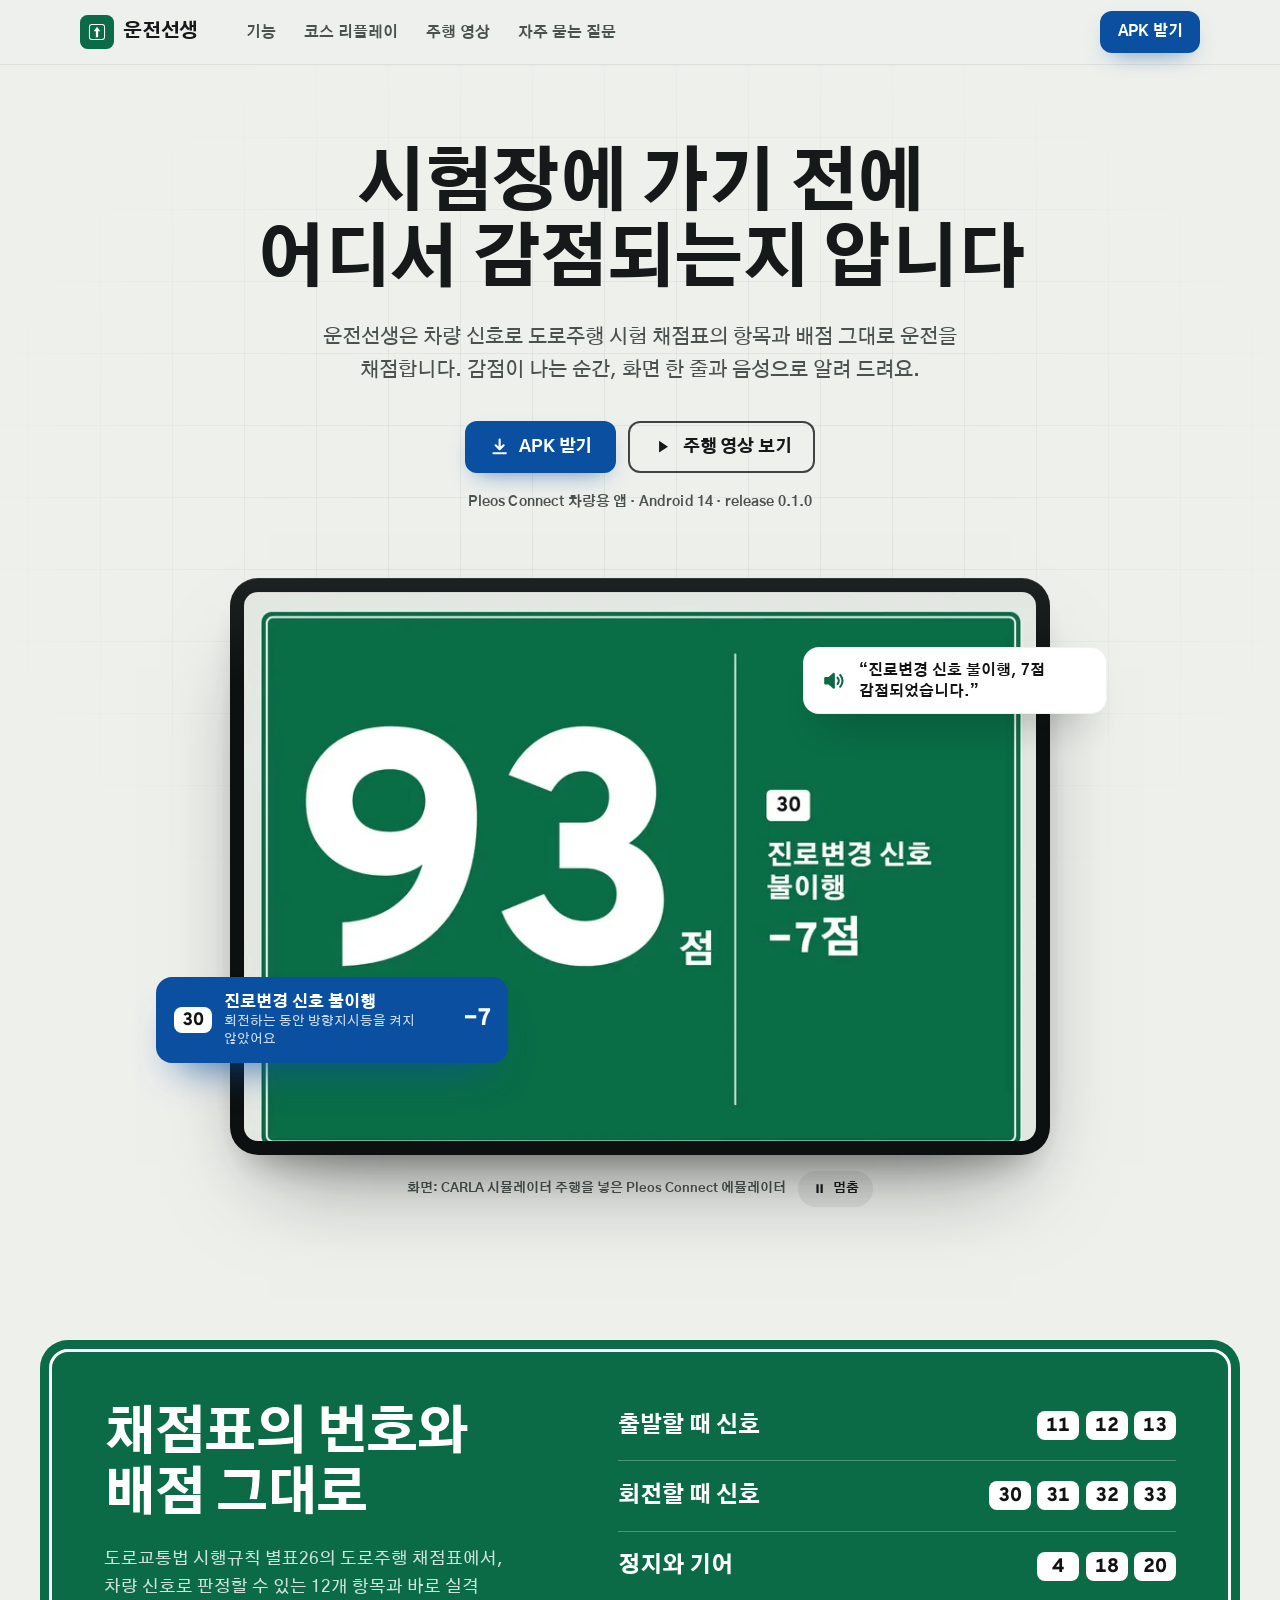
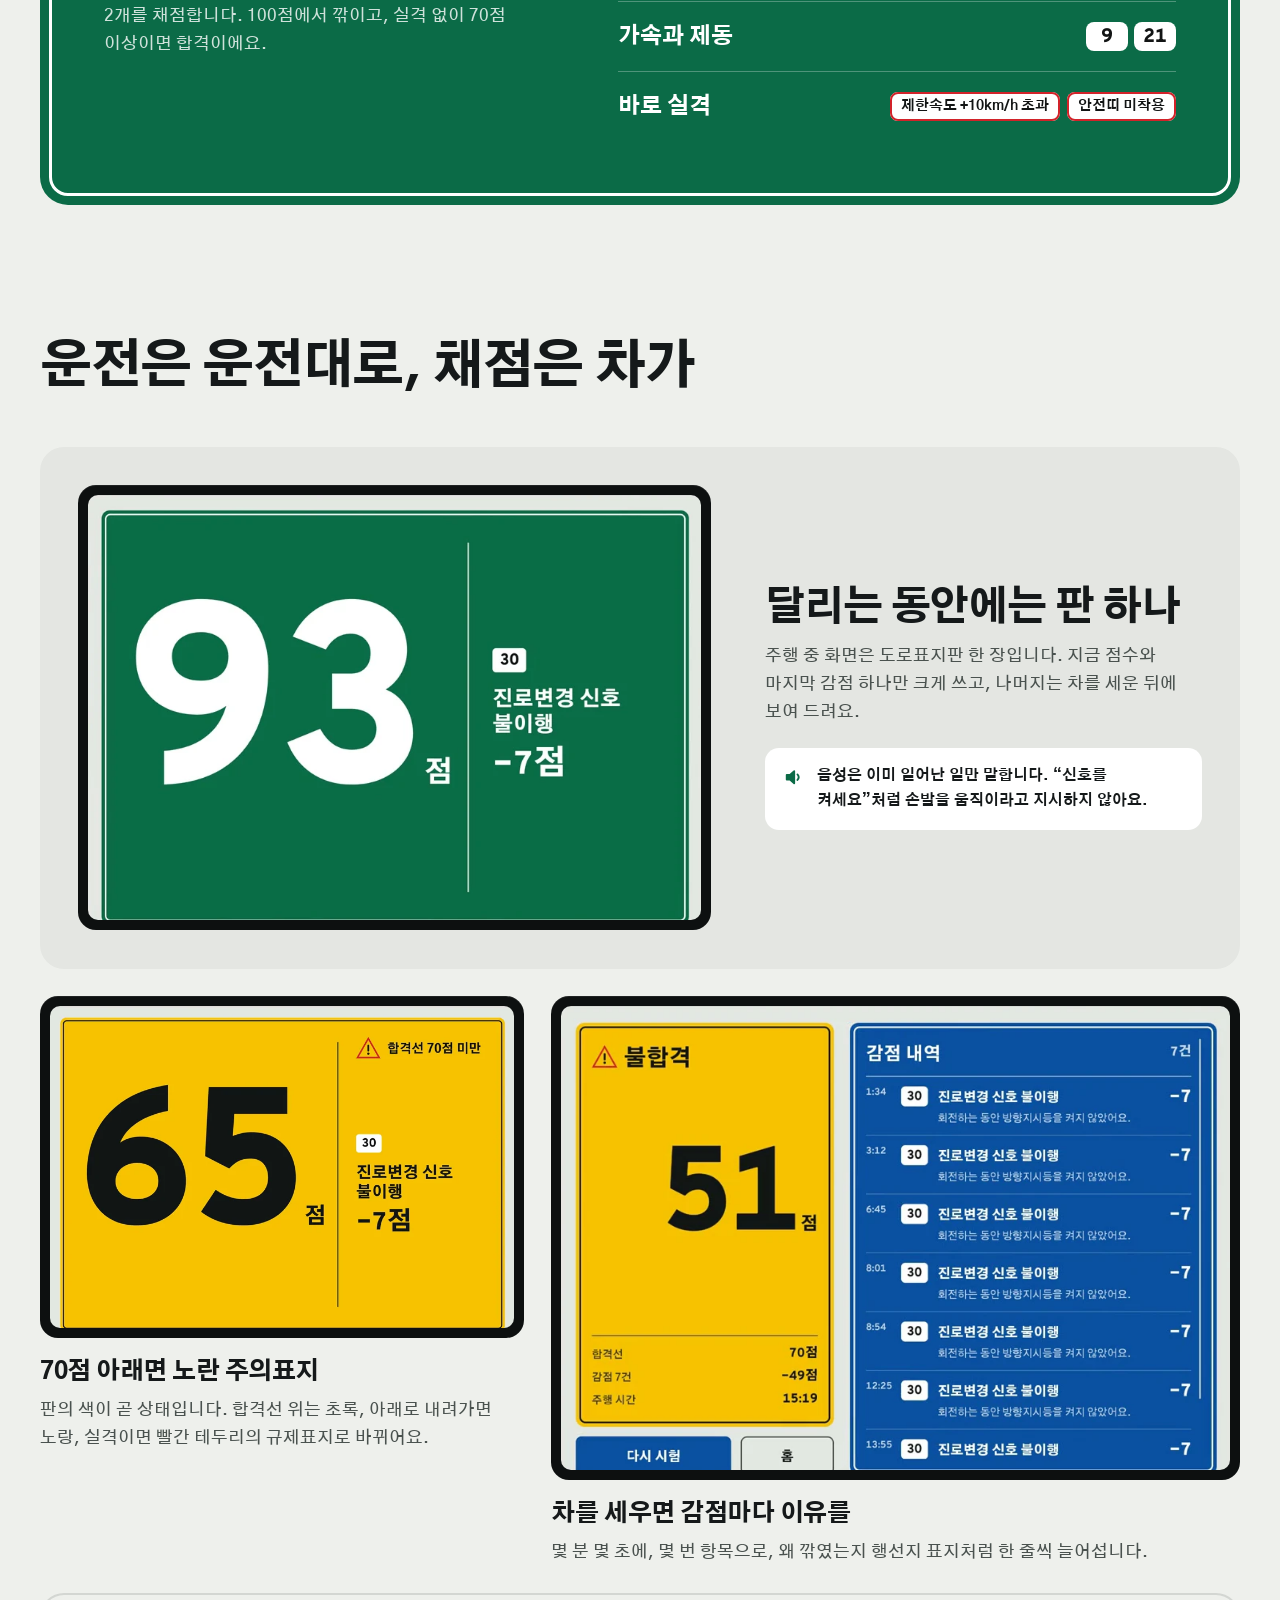
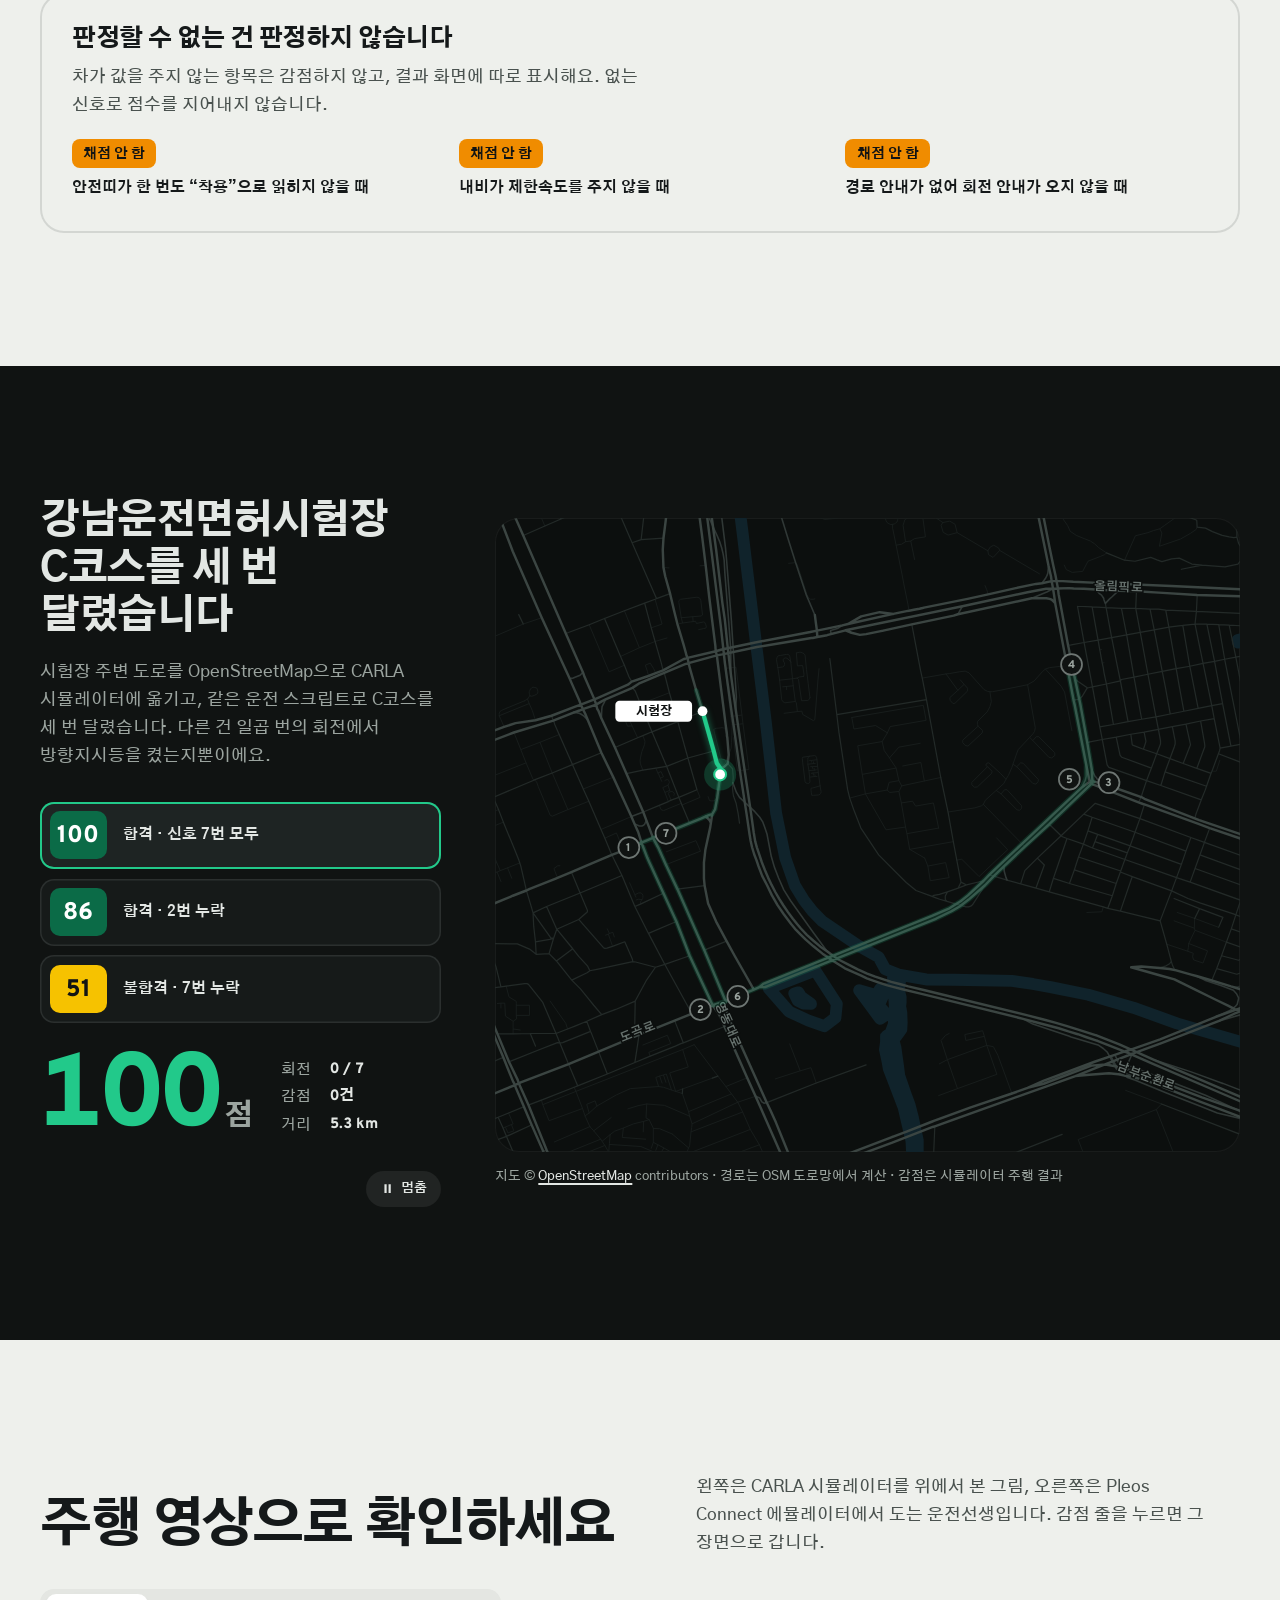
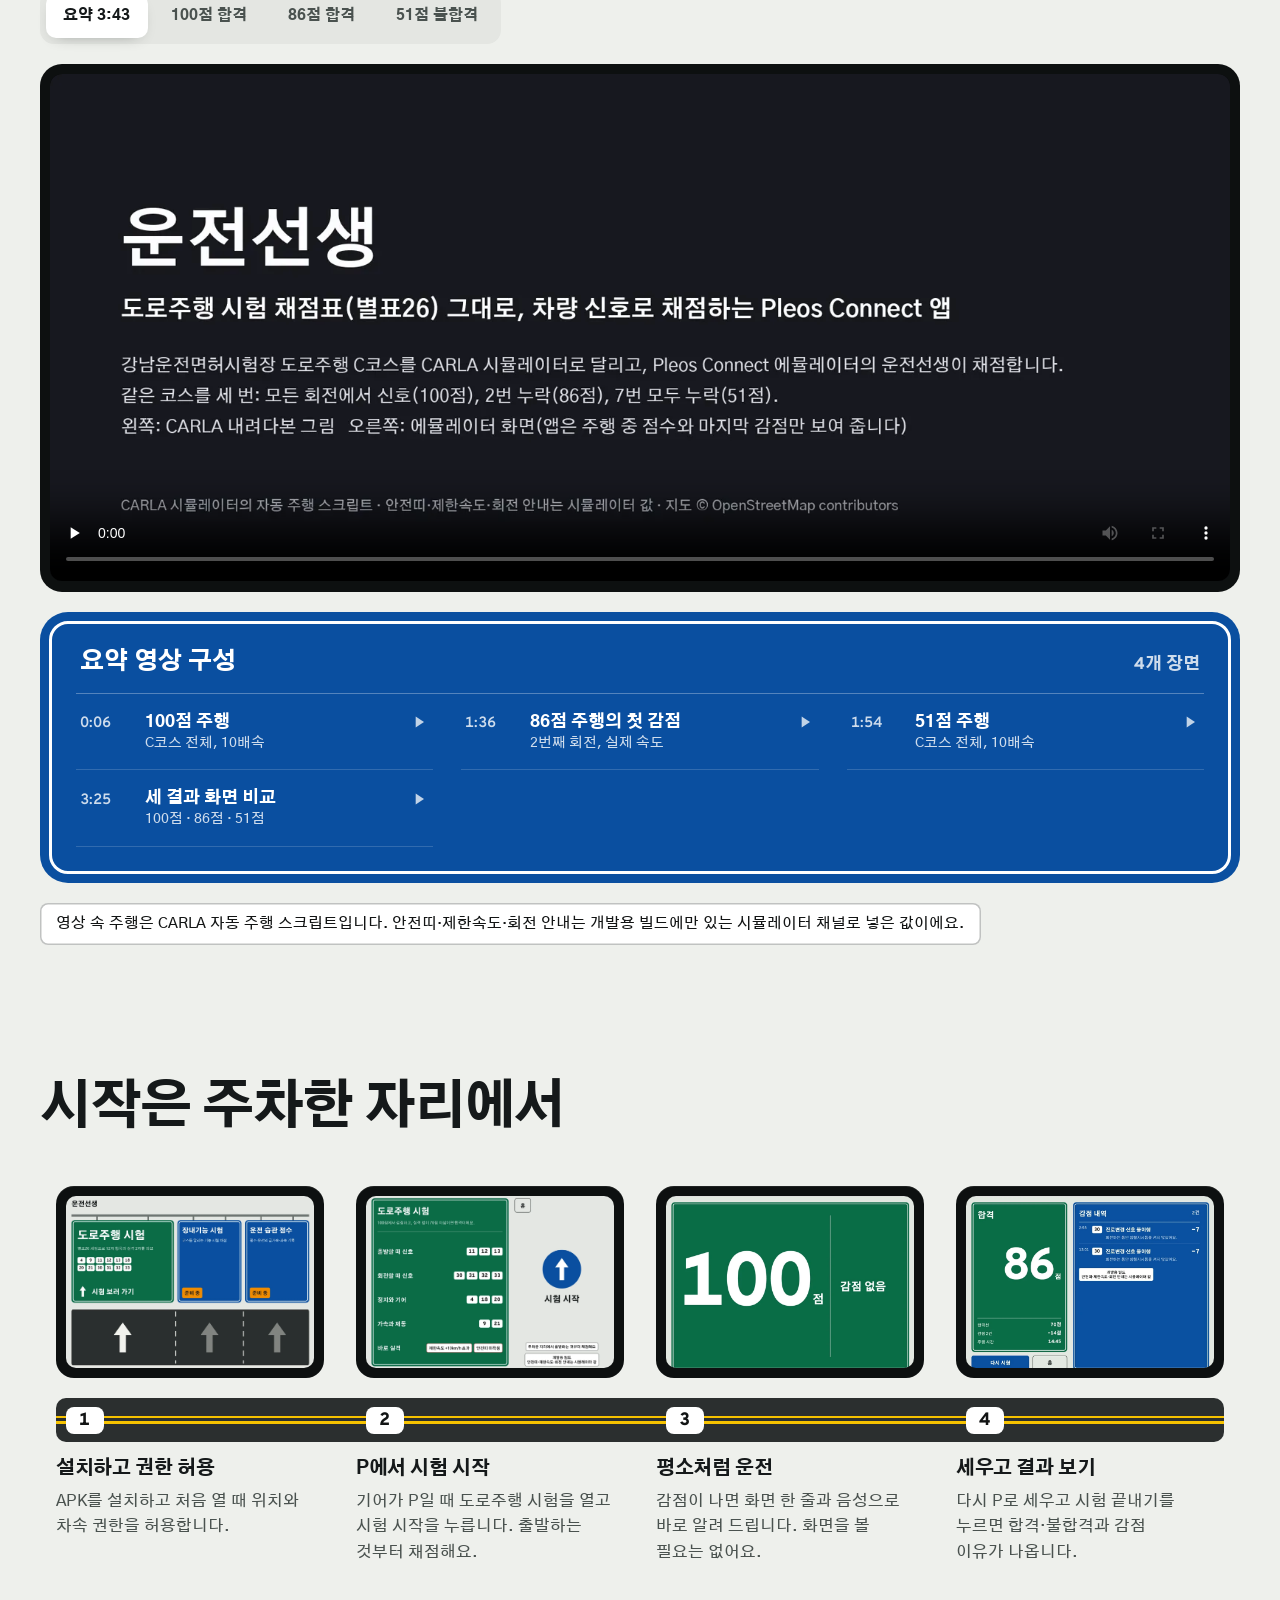
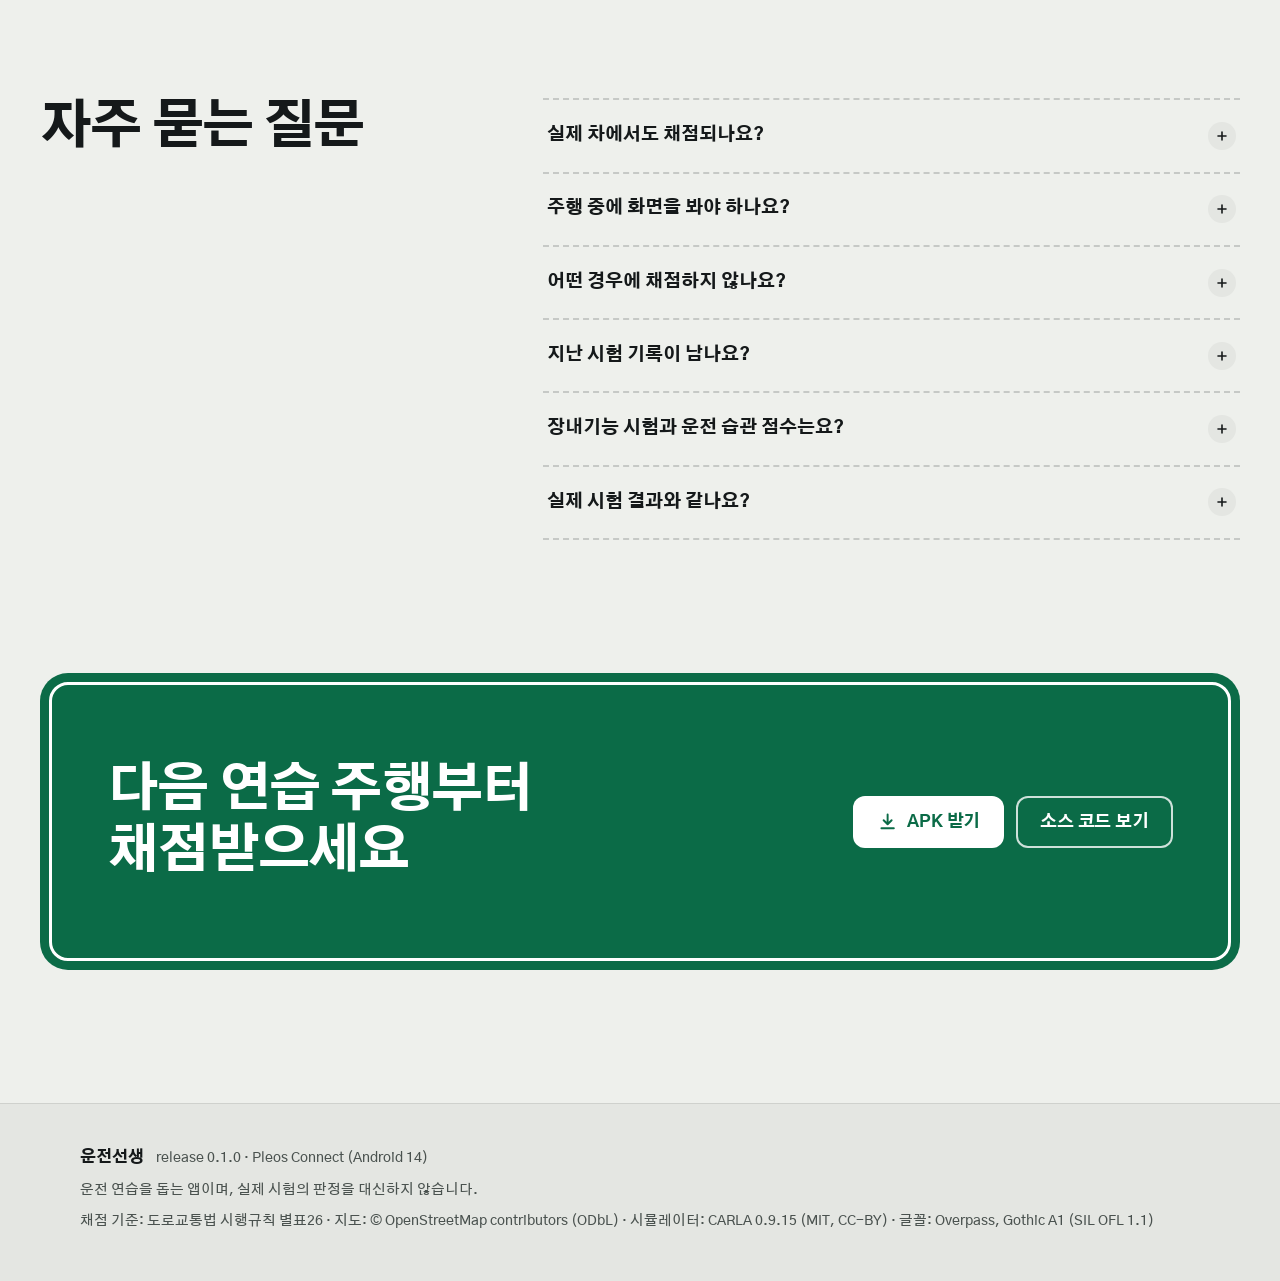
==== commit a344a628: "fix: apply the landing page's finish review Drop the hero glow and the white card shells, disclose t" ====
--- a/site/index.html
+++ b/site/index.html
@@ -39,7 +39,7 @@
   <main id="main">
     <section class="hero" id="top" aria-labelledby="hero-title">
       <div class="hero__copy">
-        <h1 id="hero-title">시험장에 가기 전에<br>어디서 감점되는지 압니다</h1>
+        <h1 id="hero-title">시험장에 가기 전에 <br>어디서 감점되는지 압니다</h1>
         <p class="hero__lede">운전선생은 차량 신호로 도로주행 시험 채점표의 항목과 배점 그대로 운전을 채점합니다. 감점이 나는 순간, 화면 한 줄과 음성으로 알려 드려요.</p>
         <div class="hero__actions">
           <a class="btn btn--route" href="media/driveteacher-0.1.0-release.apk" download>
@@ -70,6 +70,9 @@
           <span>“진로변경 신호 불이행, 7점 감점되었습니다.”</span>
         </div>
       </div>
+      <p class="stage__caption">화면: CARLA 시뮬레이터 주행을 넣은 Pleos Connect 에뮬레이터
+        <button class="pause" type="button" data-pause="hero" aria-pressed="false"><svg class="pause__stop" viewBox="0 0 24 24" aria-hidden="true"><path d="M7 5h3.5v14H7zM13.5 5H17v14h-3.5z"/></svg><svg class="pause__play" viewBox="0 0 24 24" aria-hidden="true"><path d="M8 5.5v13l10-6.5z"/></svg><span>멈춤</span></button>
+      </p>
     </section>
 
     <section class="items" aria-labelledby="items-title">
@@ -130,20 +133,22 @@
     <section class="replay" id="replay" aria-labelledby="replay-title">
       <div class="replay__inner">
         <div class="replay__side">
-          <h2 id="replay-title">강남운전면허시험장 C코스를 세 번 달렸습니다</h2>
+          <h2 id="replay-title">강남운전면허시험장 <br>C코스를 세&nbsp;번 달렸습니다</h2>
           <p>시험장 주변 도로를 OpenStreetMap으로 CARLA 시뮬레이터에 옮기고, 같은 운전 스크립트로 C코스를 세 번 달렸습니다. 다른 건 일곱 번의 회전에서 방향지시등을 켰는지뿐이에요.</p>
           <div class="runs" role="group" aria-label="주행 고르기">
             <button class="run run--pass" type="button" data-run="100" aria-pressed="true"><span class="run__score">100</span><span class="run__label">합격 · 신호 7번 모두</span></button>
             <button class="run run--pass" type="button" data-run="86" aria-pressed="false"><span class="run__score">86</span><span class="run__label">합격 · 2번 누락</span></button>
             <button class="run run--fail" type="button" data-run="51" aria-pressed="false"><span class="run__score">51</span><span class="run__label">불합격 · 7번 누락</span></button>
           </div>
-          <div class="readout" aria-live="polite">
+          <p class="sr-only" aria-live="polite" data-readout="status"></p>
+          <div class="readout">
             <div class="readout__score"><span data-readout="score">100</span><small>점</small></div>
             <dl class="readout__facts">
               <div><dt>회전</dt><dd><span data-readout="turn">0</span> / 7</dd></div>
               <div><dt>감점</dt><dd><span data-readout="count">0</span>건</dd></div>
               <div><dt>거리</dt><dd>5.3 km</dd></div>
             </dl>
+            <button class="pause pause--night" type="button" data-pause="replay" aria-pressed="false"><svg class="pause__stop" viewBox="0 0 24 24" aria-hidden="true"><path d="M7 5h3.5v14H7zM13.5 5H17v14h-3.5z"/></svg><svg class="pause__play" viewBox="0 0 24 24" aria-hidden="true"><path d="M8 5.5v13l10-6.5z"/></svg><span>멈춤</span></button>
           </div>
         </div>
         <figure class="map">
--- a/site/site.css
+++ b/site/site.css
@@ -137,7 +137,7 @@
 
 /* ---------- hero ---------- */
 .hero {
-  position: relative; isolation: isolate; overflow: hidden;
+  position: relative; isolation: isolate; overflow-x: clip; /* sideways only: the head unit's shadow falls into the next section */
   padding: clamp(3rem, 1.6rem + 4.4vw, 5.25rem) var(--gutter) 0;
   text-align: center;
 }
@@ -149,13 +149,9 @@
   background-size: 72px 72px; background-position: center top;
   mask-image: radial-gradient(ellipse 70% 60% at 50% 38%, #000 30%, transparent 78%);
 }
-.hero::after { /* the guide-green light the head unit sits in */
-  content: ""; position: absolute; z-index: -1; left: 50%; bottom: -12%; width: min(1100px, 120vw); aspect-ratio: 2 / 1; translate: -50% 0;
-  background: radial-gradient(closest-side, rgb(11 107 71 / 0.2), rgb(10 79 160 / 0.06) 60%, transparent);
-  filter: blur(20px);
-}
 .hero__copy { max-width: 60rem; margin: 0 auto; }
 .hero h1 { font-size: var(--text-hero); letter-spacing: -0.04em; line-height: 1.1; }
+@media (max-width: 640px) { .hero h1 br { display: none; } }
 .hero__lede { margin: 1.4rem auto 0; max-width: 34em; font-size: var(--text-lede); color: var(--concrete-ink-muted); }
 .hero__actions { margin-top: 2.1rem; display: flex; gap: 0.75rem; justify-content: center; flex-wrap: wrap; }
 .hero__meta { margin-top: 1.1rem; font-size: 0.875rem; font-weight: 700; color: var(--concrete-ink-muted); letter-spacing: 0.01em; }
@@ -175,6 +171,20 @@
   to { opacity: 1; transform: none; }
 }
 
+.stage__caption { margin-top: 1rem; display: flex; justify-content: center; align-items: center; gap: 0.75rem; flex-wrap: wrap; font-size: 0.8125rem; font-weight: 700; color: var(--concrete-ink-muted); }
+.pause {
+  display: inline-flex; align-items: center; gap: 0.4rem; min-height: 2.25rem; padding: 0 0.85rem; border: 0; border-radius: 999px; cursor: pointer;
+  font: inherit; font-weight: 700; font-size: 0.8125rem; color: var(--concrete-ink); background: rgb(21 25 26 / 0.07);
+  transition: background-color var(--duration-fast);
+}
+.pause:hover { background: rgb(21 25 26 / 0.12); }
+.pause svg { width: 0.95rem; height: 0.95rem; fill: currentColor; }
+.pause .pause__play { display: none; }
+.pause[aria-pressed="true"] .pause__play { display: block; }
+.pause[aria-pressed="true"] .pause__stop { display: none; }
+.pause--night { color: var(--asphalt-ink); background: rgb(227 231 228 / 0.08); }
+.pause--night:hover { background: rgb(227 231 228 / 0.14); }
+.sr-only { position: absolute; width: 1px; height: 1px; margin: -1px; padding: 0; overflow: hidden; clip-path: inset(50%); white-space: nowrap; border: 0; }
 .float {
   position: absolute; z-index: 2; display: flex; align-items: center; gap: 0.75rem; text-align: left;
   opacity: 0; translate: 0 14px; filter: blur(4px);
@@ -190,7 +200,7 @@
 .float__text { display: grid; line-height: 1.35; }
 .float__text strong { font-weight: 800; font-size: 1rem; }
 .float__text span { font-size: 0.8125rem; color: var(--sign-white-muted); }
-.float__cost { margin-left: auto; padding-left: 0.5rem; font-family: var(--font-num); font-weight: 800; font-size: 1.5rem; }
+.float__cost { flex: none; white-space: nowrap; margin-left: auto; padding-left: 0.5rem; font-family: var(--font-num); font-weight: 800; font-size: 1.5rem; }
 .float--voice {
   right: -7%; top: 12%; padding: 0.8rem 1.1rem; max-width: 19rem;
   background: var(--plate-white); color: var(--plate-ink); border-radius: 16px; font-weight: 700; font-size: 0.9375rem; line-height: 1.4;
@@ -227,14 +237,14 @@
 .section-title { font-size: var(--text-h2); letter-spacing: -0.035em; }
 .features { max-width: calc(var(--content) + 2 * var(--gutter)); margin: 0 auto; padding: var(--space-section) var(--gutter) 0; }
 .bento { margin-top: clamp(2rem, 1.4rem + 2vw, 3.25rem); display: grid; grid-template-columns: repeat(12, minmax(0, 1fr)); gap: clamp(1rem, 0.6rem + 1.4vw, 1.75rem); }
-.feat { grid-column: span 6; display: grid; gap: 1.5rem; align-content: start; padding: clamp(1.25rem, 0.8rem + 1.6vw, 2rem); background: var(--plate-white); border-radius: 24px; box-shadow: 0 1px 0 rgb(21 25 26 / 0.04), 0 18px 40px -32px rgb(16 19 18 / 0.35); }
+.feat { grid-column: span 6; display: grid; gap: 1.25rem; align-content: start; }
 .feat:nth-child(2) { grid-column: span 5; }
 .feat:nth-child(3) { grid-column: span 7; }
-.feat--wide { grid-column: 1 / -1; grid-template-columns: minmax(0, 1.45fr) minmax(0, 1fr); align-items: center; gap: clamp(1.5rem, 1rem + 3vw, 4rem); background: var(--concrete); box-shadow: none; padding: clamp(1.25rem, 0.8rem + 2vw, 2.75rem); }
-.feat--honest { grid-column: 1 / -1; background: transparent; box-shadow: inset 0 0 0 2px rgb(21 25 26 / 0.12); }
+.feat--wide { grid-column: 1 / -1; grid-template-columns: minmax(0, 1.45fr) minmax(0, 1fr); align-items: center; gap: clamp(1.5rem, 1rem + 3vw, 4rem); background: var(--concrete); border-radius: 24px; padding: clamp(1.25rem, 0.8rem + 2vw, 2.75rem); }
+.feat--honest { grid-column: 1 / -1; padding: clamp(1.25rem, 0.8rem + 1.6vw, 2rem); border-radius: 24px; box-shadow: inset 0 0 0 2px rgb(21 25 26 / 0.12); }
 .feat h3 { font-size: var(--text-h3); letter-spacing: -0.02em; }
 .feat--wide h3 { font-size: clamp(1.625rem, 1.2rem + 1.6vw, 2.5rem); letter-spacing: -0.03em; }
-.feat__text p { margin-top: 0.75rem; color: var(--concrete-ink-muted); max-width: 36em; }
+.feat__text p { margin-top: 0.6rem; color: var(--concrete-ink-muted); max-width: 36em; }
 .quote { display: flex; gap: 0.7rem; align-items: flex-start; margin-top: 1.4rem !important; padding: 1rem 1.1rem; border-radius: 14px; background: var(--plate-white); color: var(--concrete-ink) !important; font-weight: 700; font-size: 0.9375rem; }
 .quote svg { flex: none; width: 1.4rem; height: 1.4rem; margin-top: 0.1rem; fill: none; stroke: var(--guide-green); stroke-width: 2; stroke-linecap: round; stroke-linejoin: round; }
 .quote svg path:first-child { fill: var(--guide-green); }
@@ -270,7 +280,8 @@
 .run__label { font-weight: 700; font-size: 0.9375rem; }
 .run[aria-pressed="true"] { background: #1E2423; box-shadow: inset 0 0 0 2px var(--signal-green); }
 .run--fail[aria-pressed="true"] { box-shadow: inset 0 0 0 2px var(--caution-yellow); }
-.readout { margin-top: 2rem; display: flex; align-items: flex-end; gap: 1.75rem; }
+.readout { margin-top: 2rem; display: flex; align-items: flex-end; gap: 1.75rem; flex-wrap: wrap; }
+.readout .pause { margin-left: auto; align-self: center; }
 .readout__score { font-family: var(--font-num); font-weight: 800; font-size: clamp(4rem, 2.6rem + 5vw, 6.5rem); line-height: 0.85; letter-spacing: -0.04em; font-variant-numeric: tabular-nums; color: var(--signal-green); transition: color var(--duration-normal); }
 .readout__score small { font-family: var(--font-ko); font-size: 0.28em; letter-spacing: 0; margin-left: 0.15em; color: var(--asphalt-ink-muted); }
 .readout.is-failing .readout__score { color: var(--caution-yellow); }
@@ -344,7 +355,7 @@
 .prow__name { display: grid; line-height: 1.4; }
 .prow__name strong { font-weight: 800; }
 .prow__name span { font-size: 0.875rem; color: var(--sign-white-muted); }
-.prow__cost { font-family: var(--font-num); font-weight: 800; font-size: 1.25rem; padding-top: 0.05rem; }
+.prow__cost { white-space: nowrap; font-family: var(--font-num); font-weight: 800; font-size: 1.25rem; padding-top: 0.05rem; }
 .prow--chapter { grid-template-columns: 3.3rem minmax(0, 1fr) auto; }
 .prow__play { width: 1.25rem; height: 1.25rem; margin-top: 0.15rem; fill: var(--sign-white); opacity: 0.75; }
 .empty { padding: 1.25rem 0.25rem 0.5rem; }
@@ -359,7 +370,7 @@
 .step .shot { width: 100%; }
 .step__road { --pad: clamp(0.6rem, 0.3rem + 1vw, 1rem); position: relative; isolation: isolate; justify-self: stretch; display: flex; align-items: center; height: 2.75rem; margin: 1.25rem 0 1rem; padding-left: 0.6rem; }
 .step__road::before { /* the road the steps sit on, joined across the gaps */
-  content: ""; position: absolute; z-index: -1; inset: 0 calc(-1 * var(--pad));
+  content: ""; position: absolute; z-index: -1; inset: 0 calc(-1 * var(--pad) - 1px);
   background: linear-gradient(to bottom, transparent calc(50% - 4px), var(--caution-yellow) calc(50% - 4px) calc(50% - 1.5px),
     transparent calc(50% - 1.5px) calc(50% + 1.5px), var(--caution-yellow) calc(50% + 1.5px) calc(50% + 4px), transparent calc(50% + 4px)), var(--road);
 }
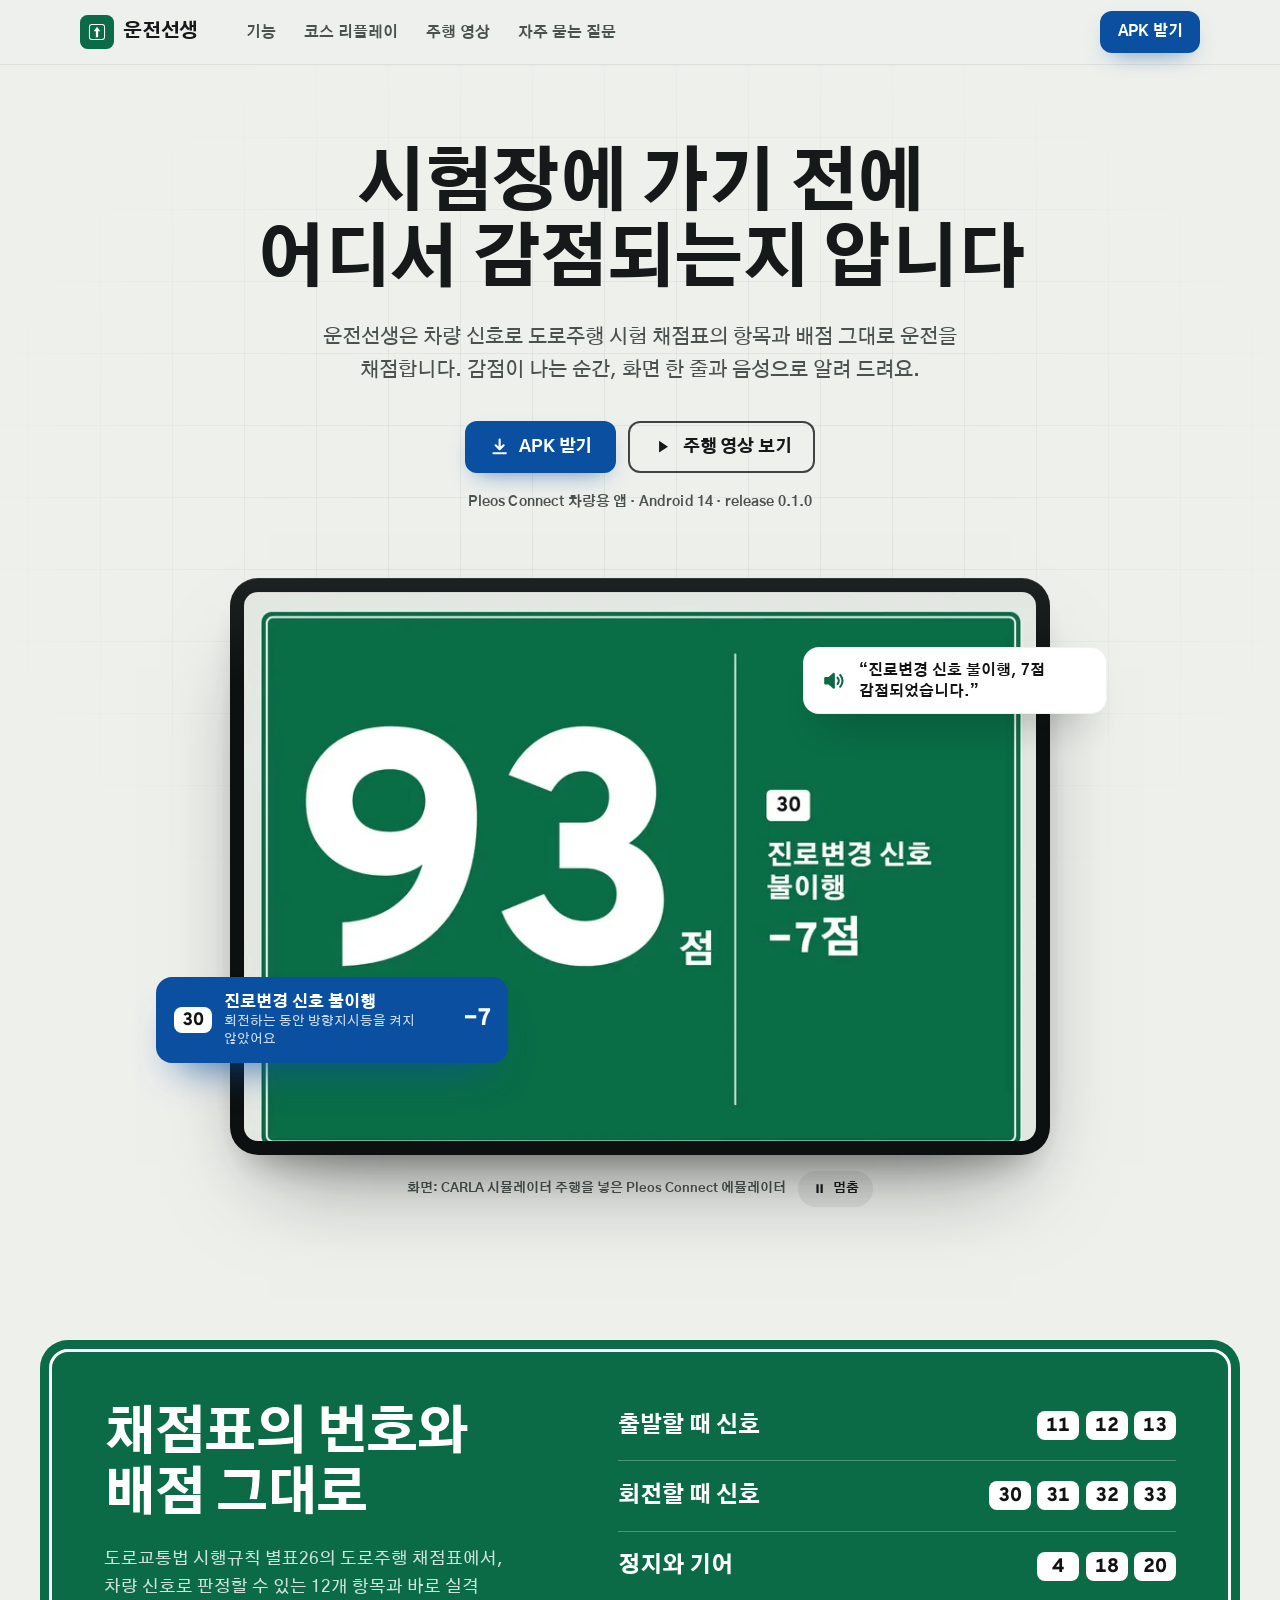
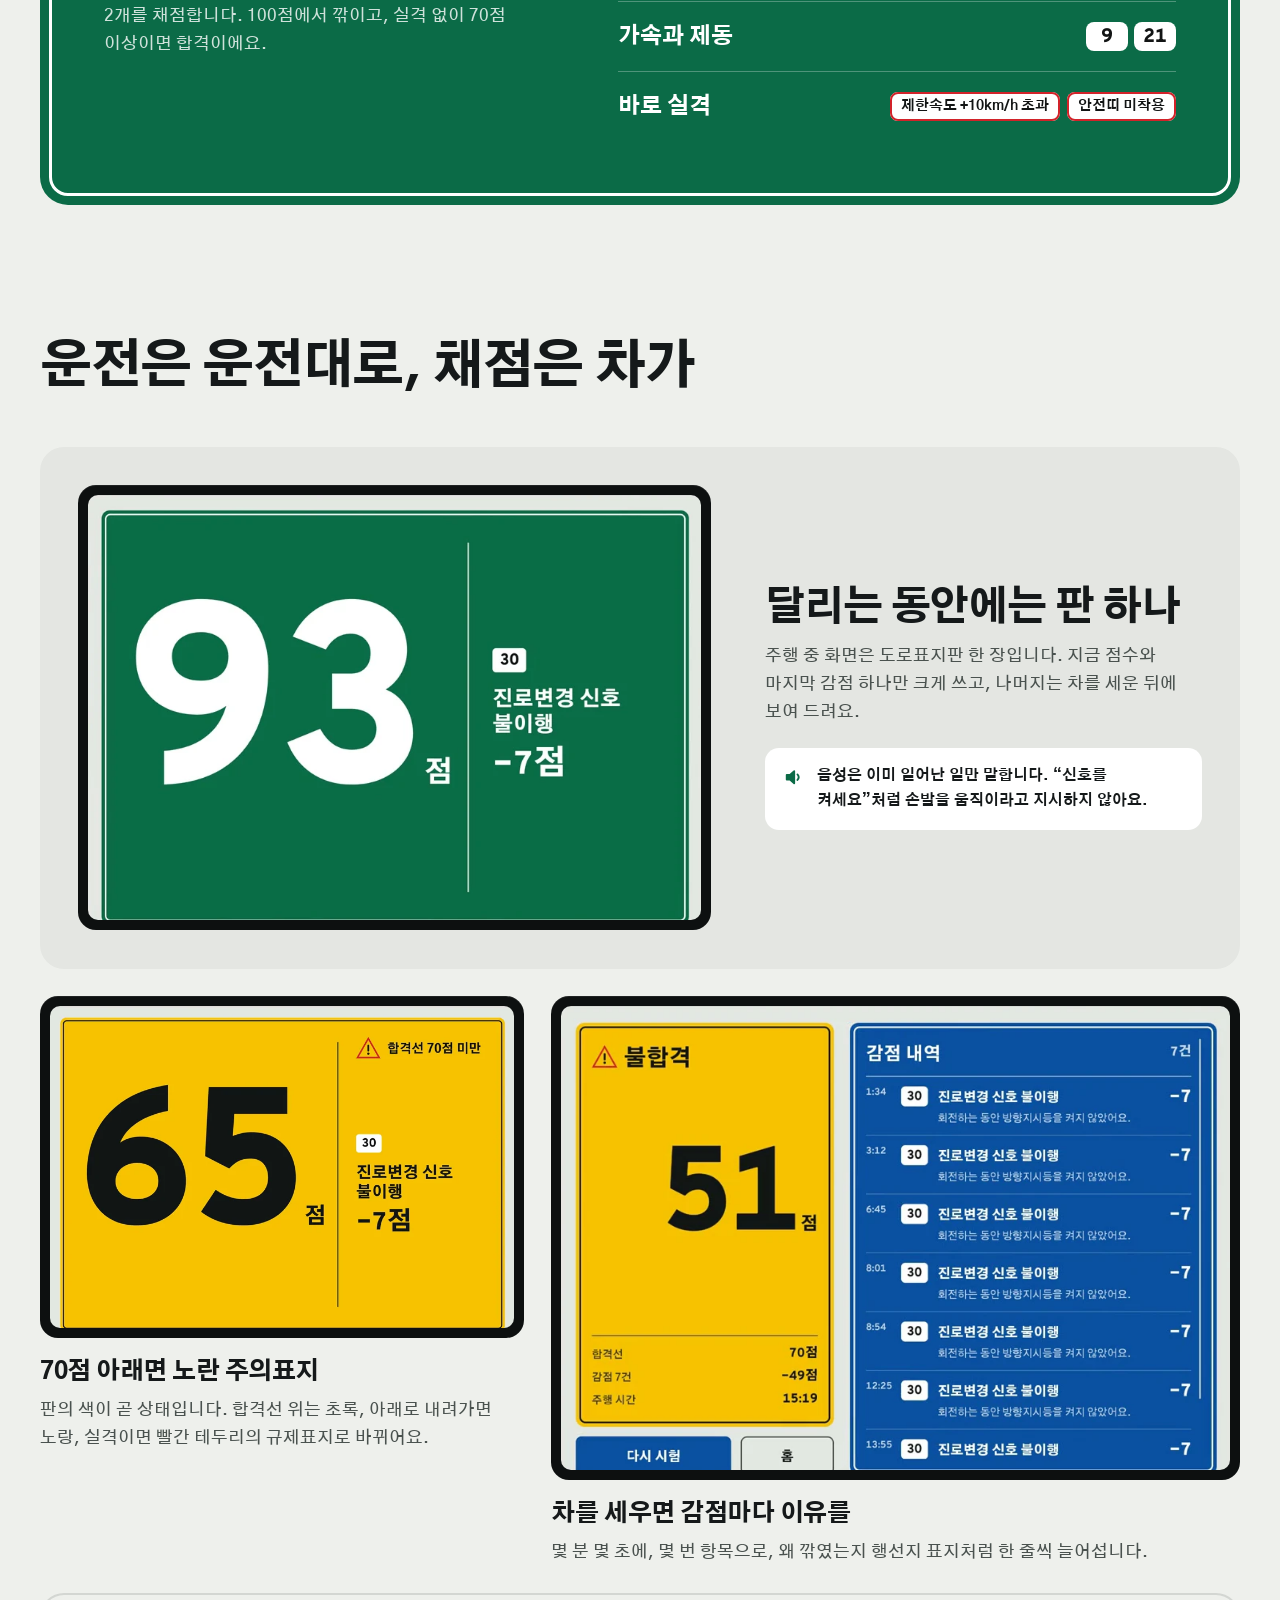
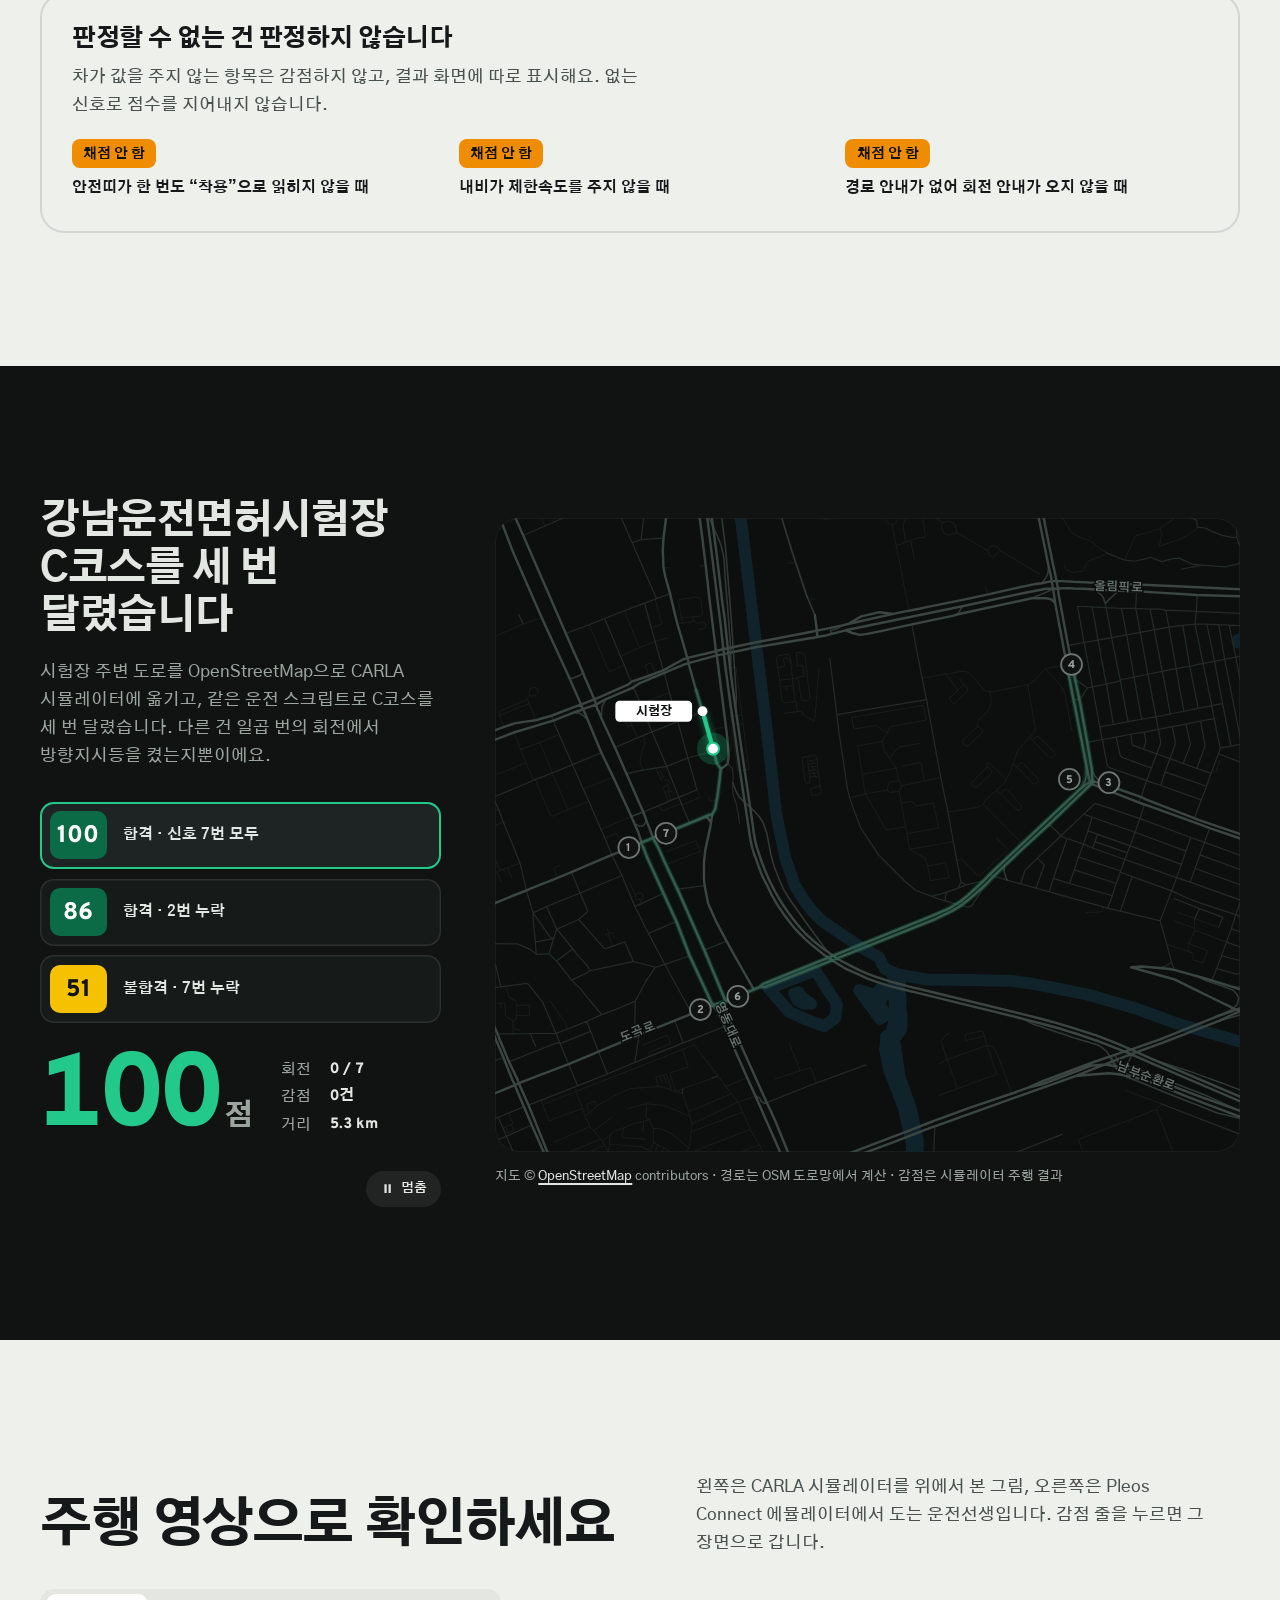
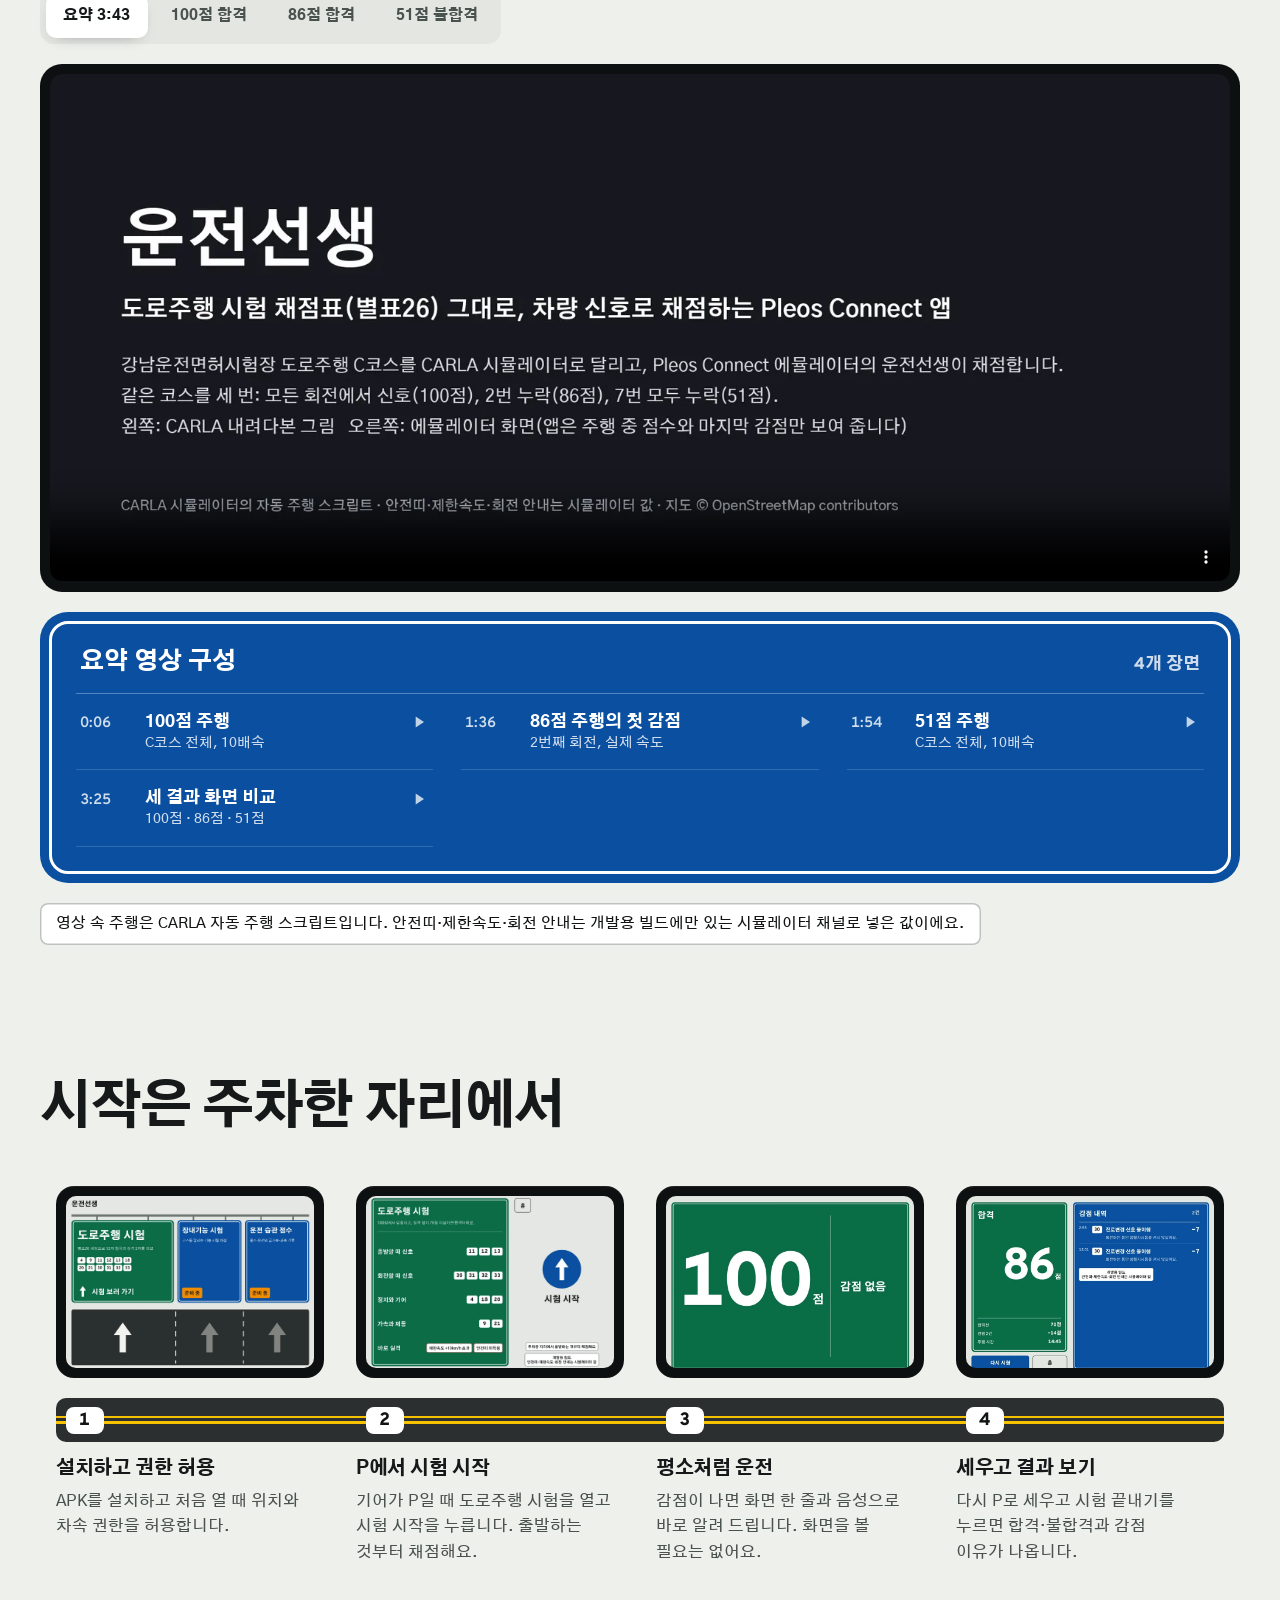
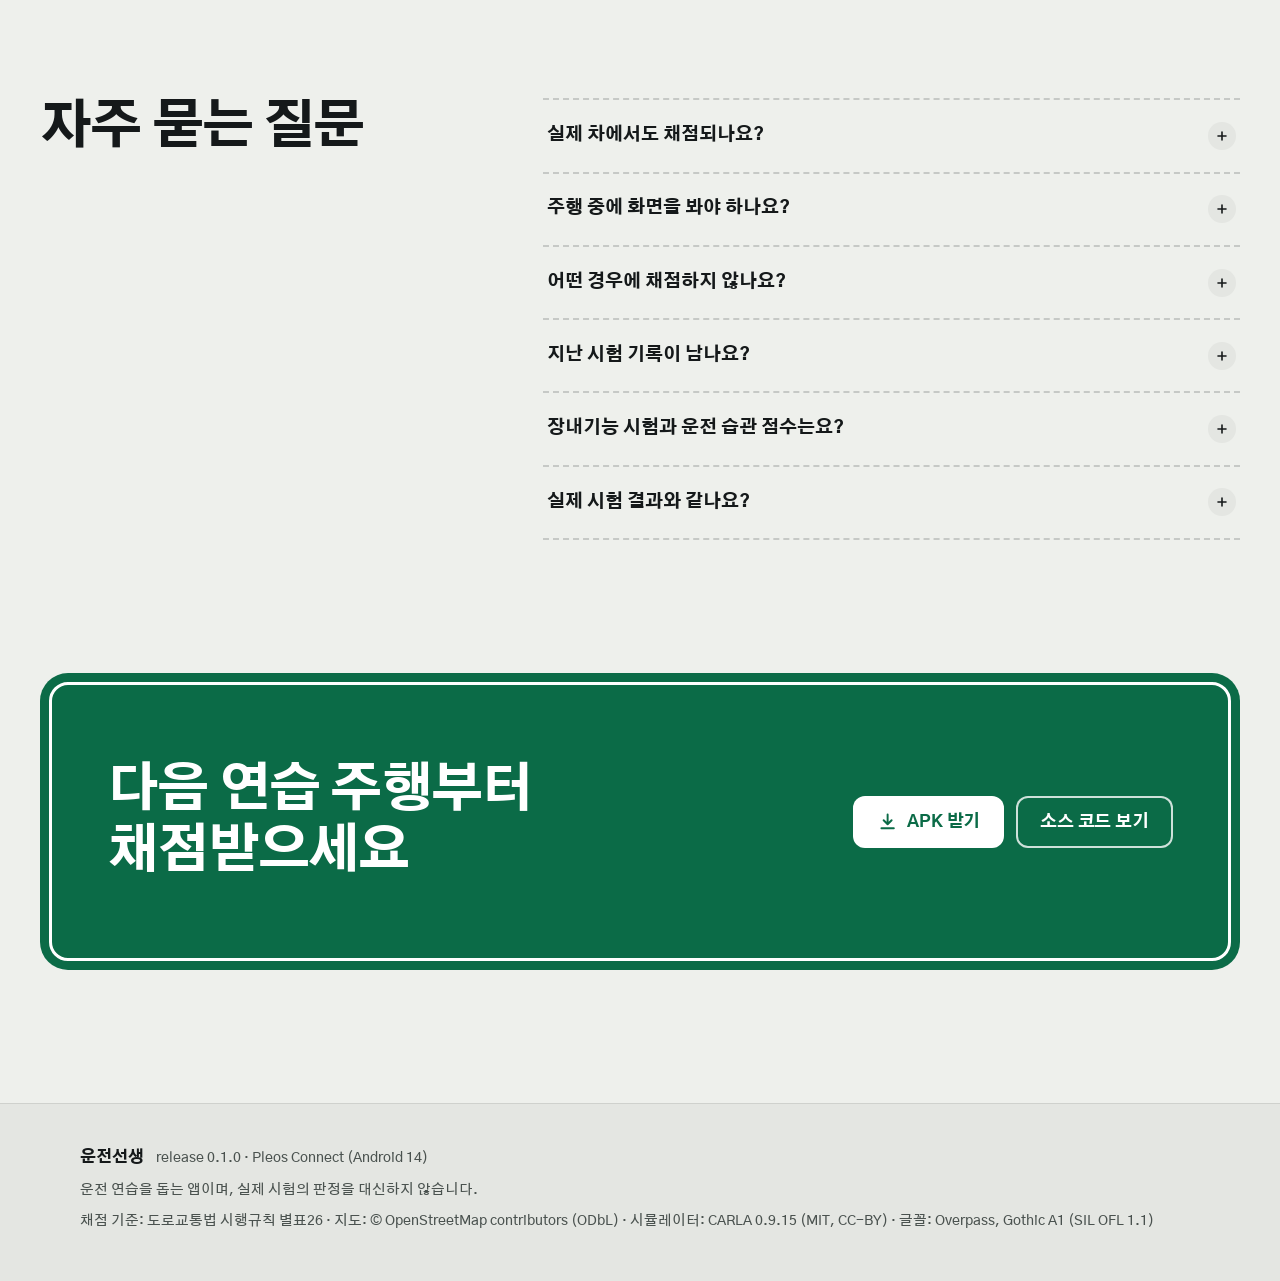
==== commit 9f4d4202: "feat: add the promotion poster and banner site/poster/poster.html renders a 1600x2263 poster and a 1" ====
--- a/site/index.html
+++ b/site/index.html
@@ -7,7 +7,10 @@
   <meta name="description" content="운전선생은 차량 신호로 도로주행 시험 채점표(별표26)의 항목과 배점 그대로 운전을 채점하고, 감점이 나는 순간 화면 한 줄과 음성으로 알려 주는 Pleos Connect 앱입니다.">
   <meta property="og:title" content="운전선생 — 시험장에 가기 전에 어디서 감점되는지 압니다">
   <meta property="og:description" content="도로주행 시험 채점표 그대로, 차가 채점합니다. 강남운전면허시험장 C코스를 100점·86점·51점으로 달린 주행 영상.">
-  <meta property="og:image" content="media/poster-86.webp">
+  <meta property="og:image" content="https://kyusuncho.github.io/driveteacher/media/og-banner.png">
+  <meta property="og:image:width" content="1600">
+  <meta property="og:image:height" content="840">
+  <meta name="twitter:card" content="summary_large_image">
   <meta name="theme-color" content="#E4E6E2">
   <link rel="icon" href="media/icon.svg" type="image/svg+xml">
   <link rel="preconnect" href="https://fonts.googleapis.com">
